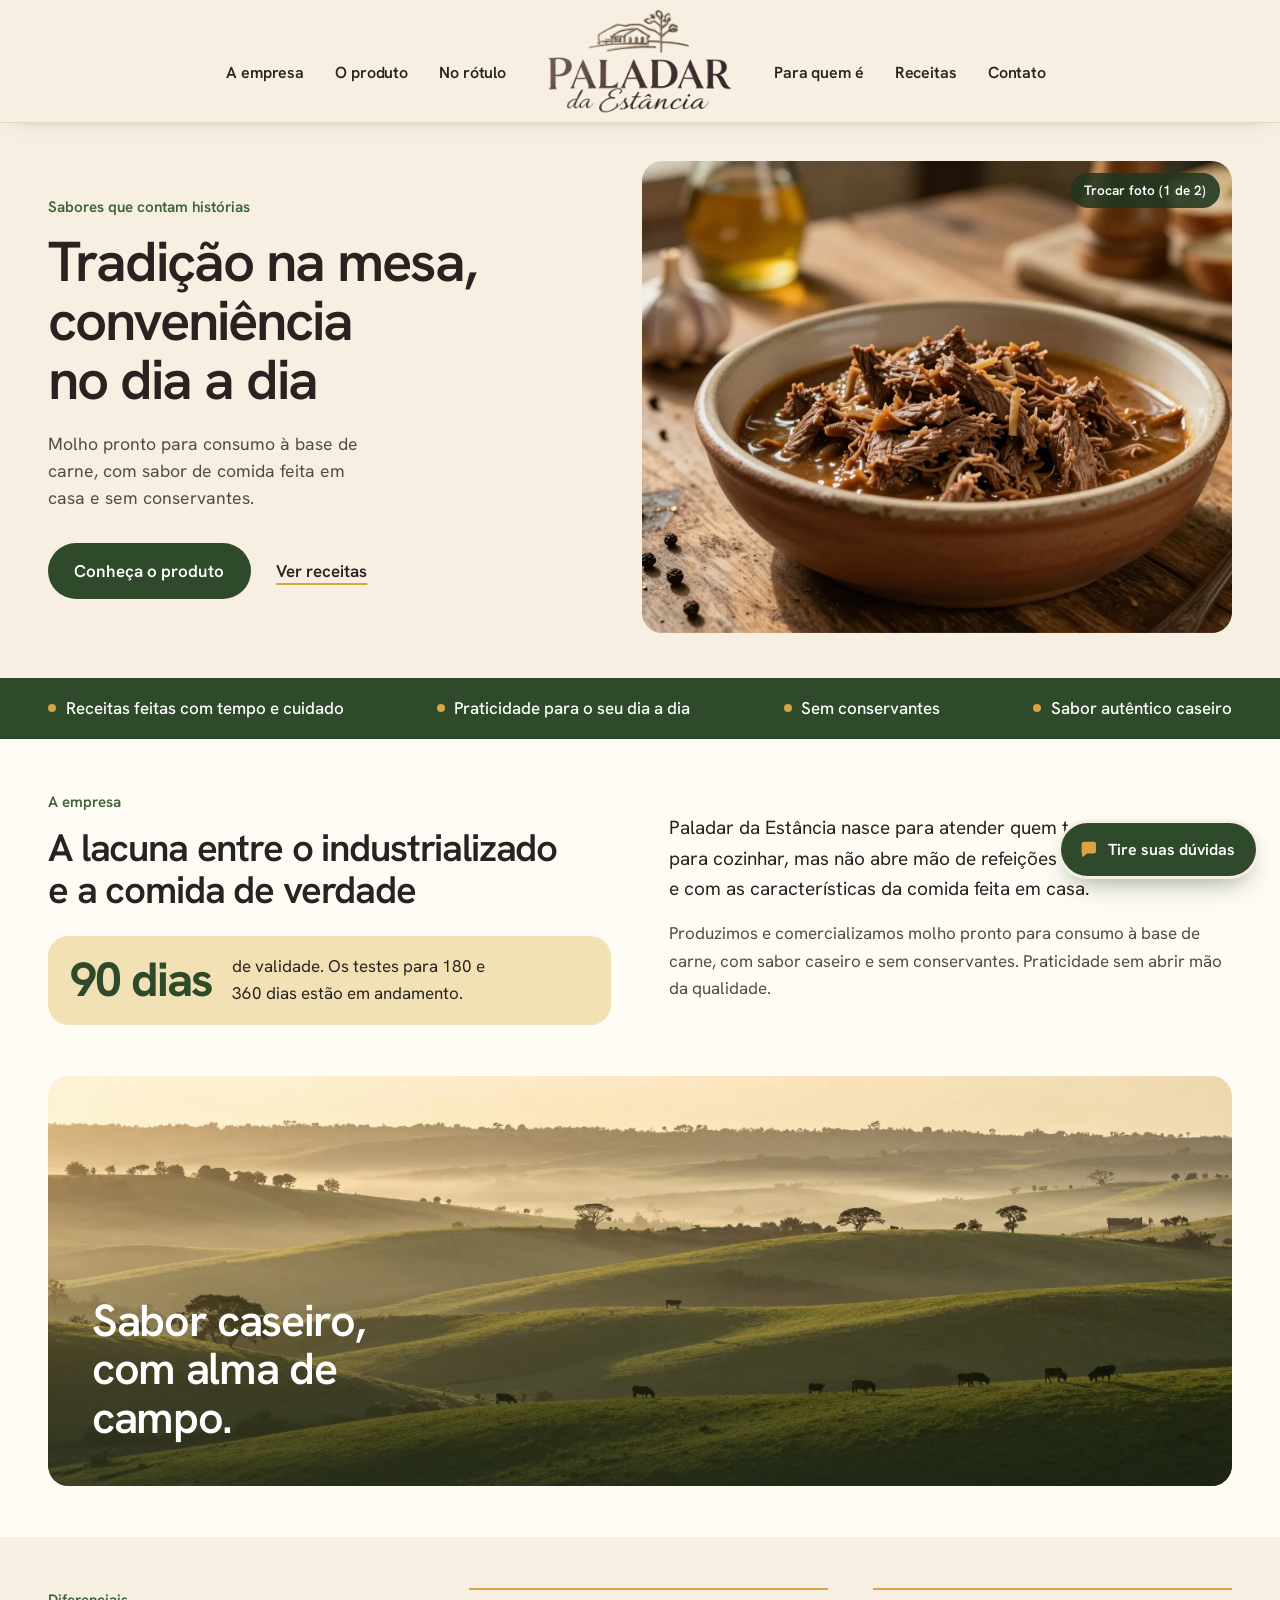
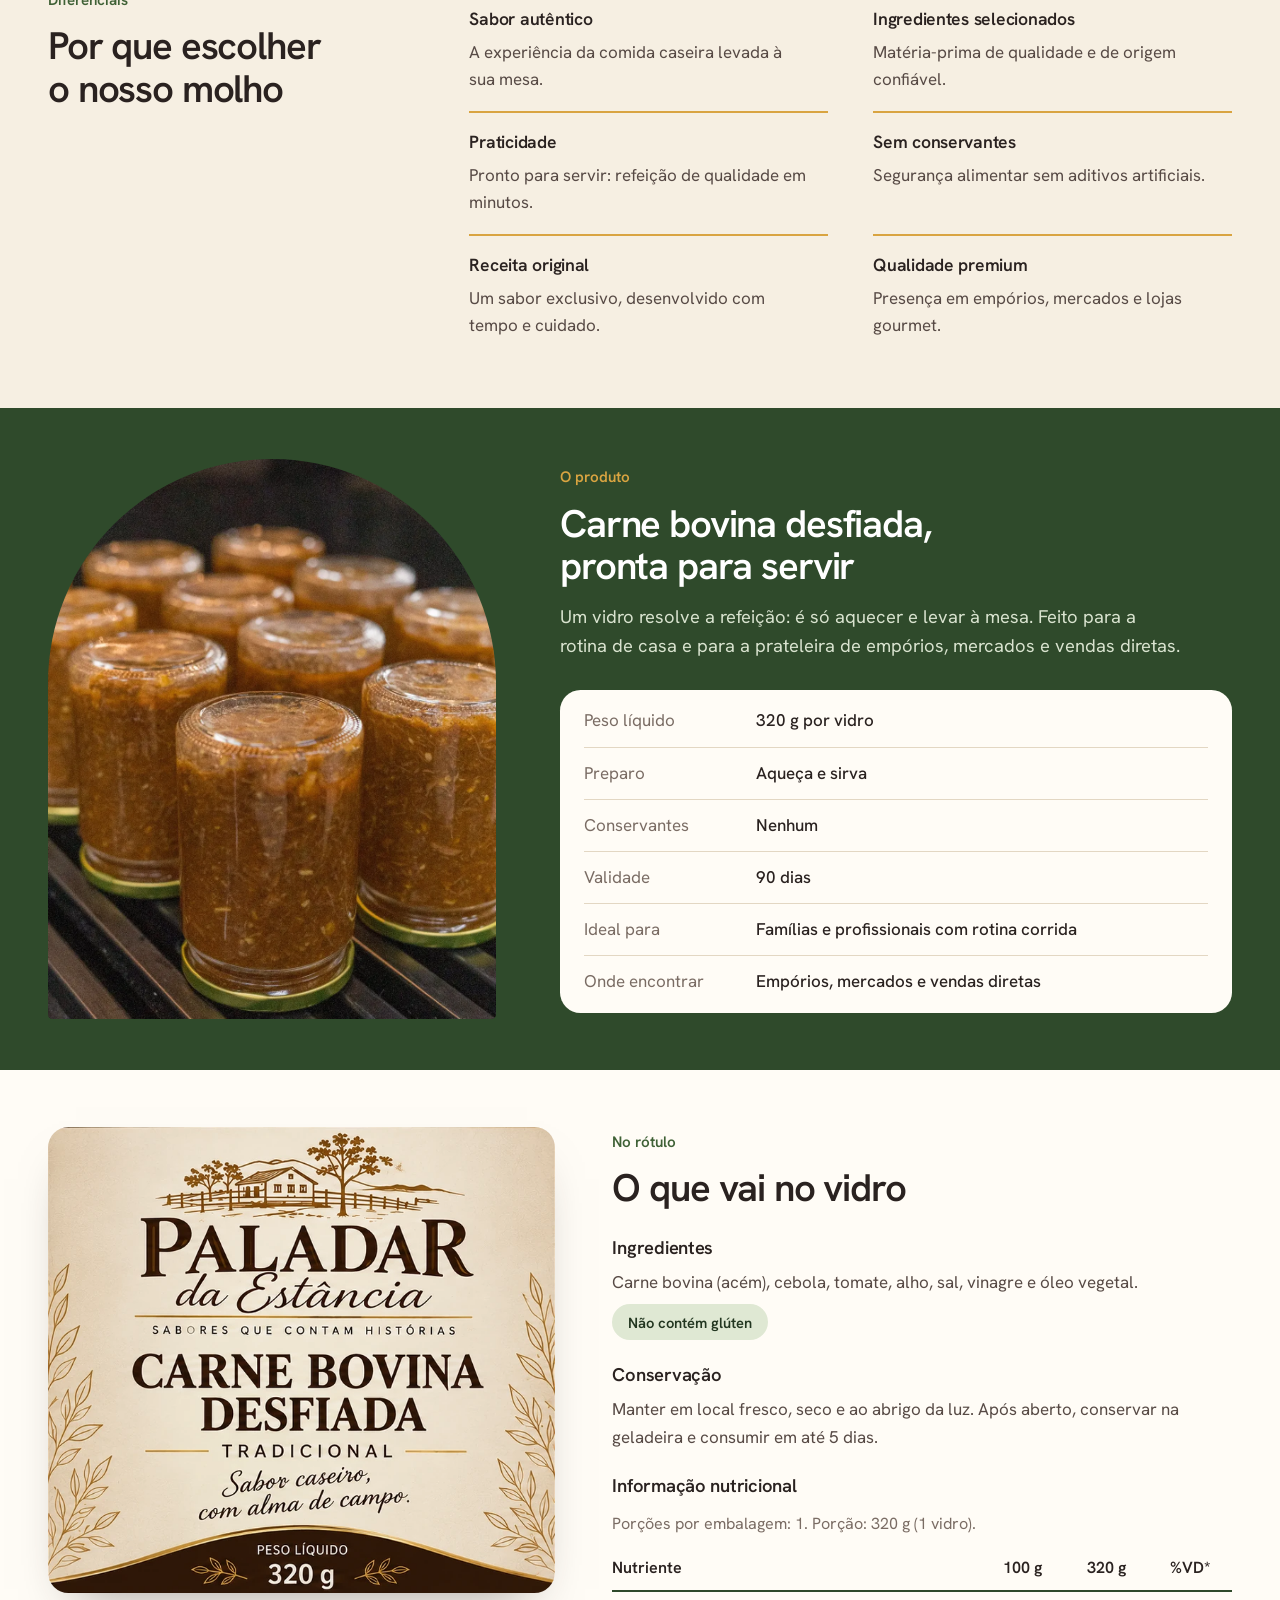
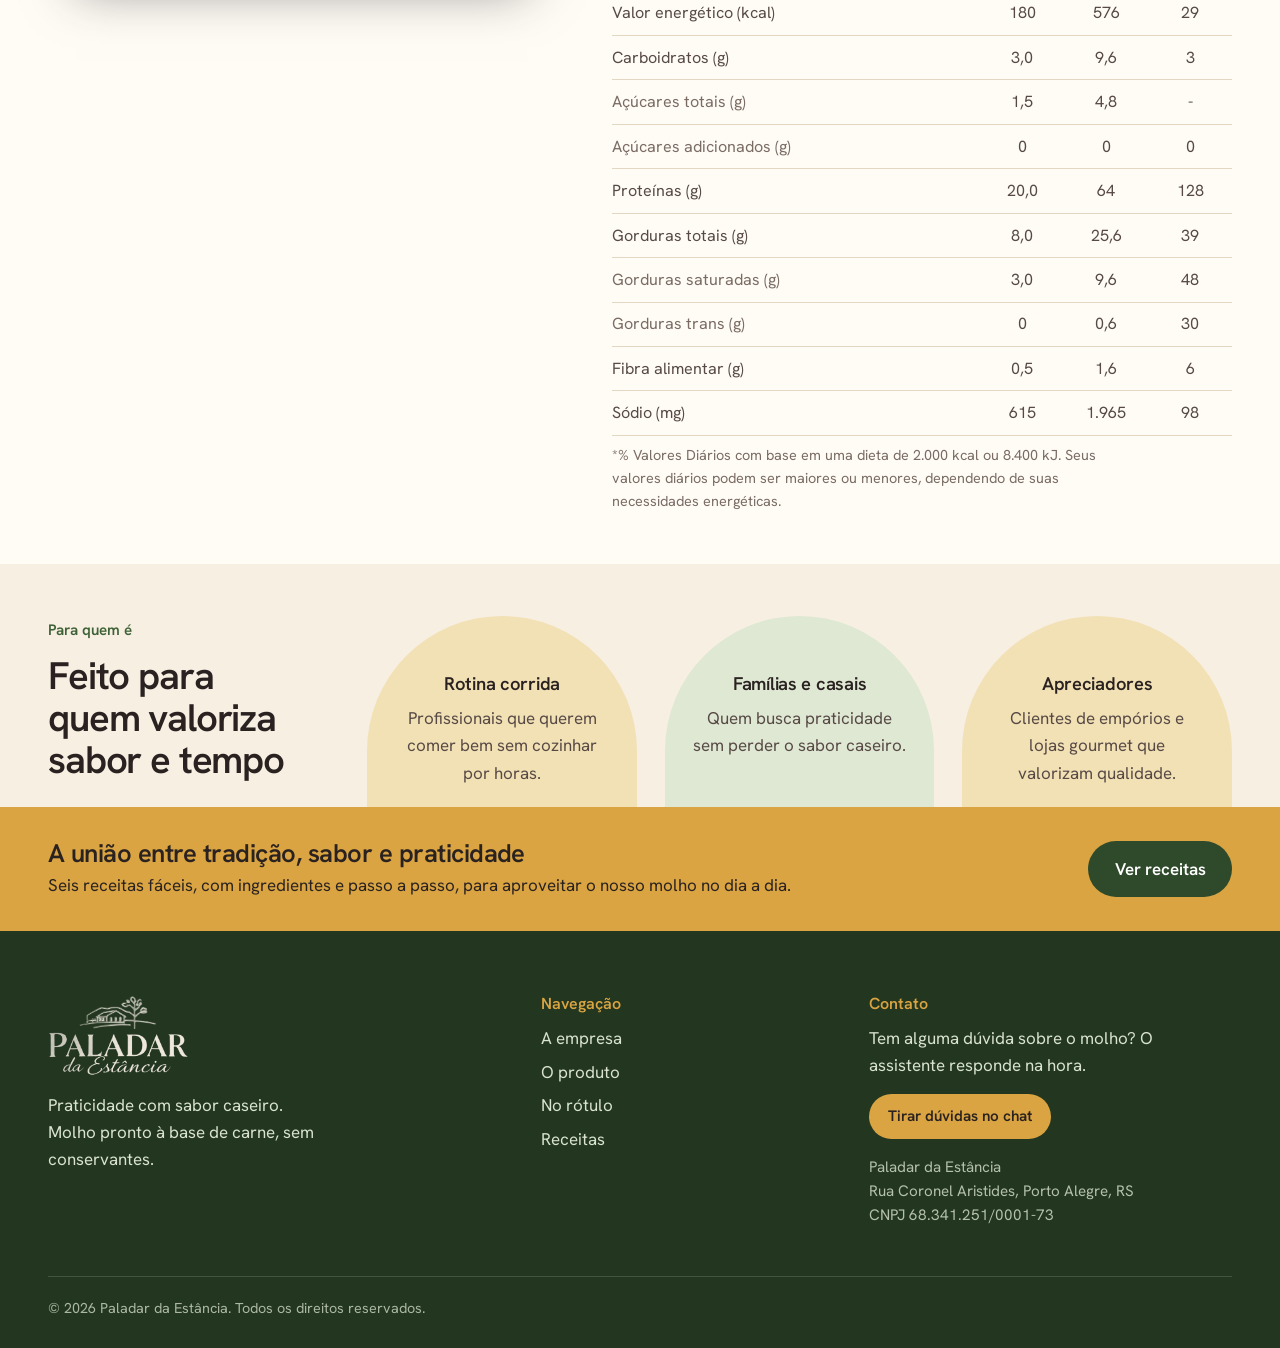
==== index.html @ 9e746448 "Nova foto do vidro com rótulo Co-Authored-By: Claude Opus 5.5 <noreply@anthropic.com> Claude-Session" ====
<!doctype html>
<html lang="pt-BR">
<head>
  <meta charset="utf-8">
  <meta name="viewport" content="width=device-width, initial-scale=1">
  <title>Paladar da Estância | Carne bovina desfiada pronta para servir</title>
  <meta name="description" content="Molho pronto para consumo à base de carne, com sabor de comida feita em casa e sem conservantes. Vidro de 320 g: é só aquecer e servir.">
  <link rel="canonical" href="https://paladardaestancia.com/">
  <meta property="og:type" content="website">
  <meta property="og:locale" content="pt_BR">
  <meta property="og:site_name" content="Paladar da Estância">
  <meta property="og:title" content="Paladar da Estância | Carne bovina desfiada pronta para servir">
  <meta property="og:description" content="Molho pronto à base de carne, com sabor caseiro e sem conservantes.">
  <meta property="og:url" content="https://paladardaestancia.com/">
  <meta property="og:image" content="https://paladardaestancia.com/assets/og.jpg">
  <meta name="theme-color" content="#f6efe2">
  <link rel="icon" type="image/png" href="assets/favicon.png">
  <link rel="apple-touch-icon" href="assets/apple-touch-icon.png">
  <link rel="preload" href="assets/fonts/hanken-grotesk.woff2" as="font" type="font/woff2" crossorigin>
  <link rel="stylesheet" href="css/style.css">
  <link rel="stylesheet" href="css/chat.css">
</head>
<body>
  <a class="pular" href="#conteudo">Ir para o conteúdo</a>

  <header class="topo">
    <div class="miolo topo__linha">
      <a class="topo__marca topo__marca--celular" href="index.html" aria-label="Paladar da Estância, página inicial">
        <picture>
          <source srcset="assets/logo-marca.webp" type="image/webp">
          <img src="assets/logo-marca.png" alt="Paladar da Estância" width="900" height="513">
        </picture>
      </a>
      <nav class="topo__nav" aria-label="Principal">
        <button class="menu__botao" type="button" aria-expanded="false" aria-controls="menu">Menu</button>
        <div class="menu" id="menu">
          <ul class="menu__lado">
            <li><a href="#empresa">A empresa</a></li>
            <li><a href="#produto">O produto</a></li>
            <li><a href="#rotulo">No rótulo</a></li>
          </ul>
          <a class="topo__marca menu__marca" href="index.html" aria-label="Paladar da Estância, página inicial">
            <picture>
              <source srcset="assets/logo-marca.webp" type="image/webp">
              <img src="assets/logo-marca.png" alt="Paladar da Estância" width="900" height="513">
            </picture>
          </a>
          <ul class="menu__lado">
            <li><a href="#para-quem">Para quem é</a></li>
            <li><a href="receitas.html">Receitas</a></li>
            <li><a href="#contato">Contato</a></li>
          </ul>
        </div>
      </nav>
    </div>
  </header>

  <main id="conteudo">
    <section class="abertura">
      <div class="miolo">
        <div class="abertura__grade">
          <div>
            <p class="lema">Sabores que contam histórias</p>
            <h1>Tradição na mesa, conveniência no dia a dia</h1>
            <p class="abertura__apoio">Molho pronto para consumo à base de carne, com sabor de comida feita em casa e sem conservantes.</p>
            <div class="acoes">
              <a class="botao" href="#produto">Conheça o produto</a>
              <a class="elo" href="receitas.html">Ver receitas</a>
            </div>
          </div>
          <button class="abertura__foto" type="button" data-trocar-foto aria-label="Trocar a foto de destaque">
            <img class="ativa" src="assets/fotos/carne-desfiada.webp" alt="Tigela de carne bovina desfiada ao molho sobre mesa de madeira" width="1216" height="896" fetchpriority="high">
            <img class="foto--produto" src="assets/fotos/pote-rotulo.webp" alt="Vidro de 320 g da Carne Bovina Desfiada Paladar da Estância com o rótulo, sobre mesa de madeira" width="1600" height="1067">
            <span class="abertura__troca" aria-live="polite">Trocar foto (1 de 2)</span>
          </button>
        </div>
      </div>
    </section>

    <div class="faixa">
      <ul class="miolo selos" aria-label="Destaques">
        <li>Receitas feitas com tempo e cuidado</li>
        <li>Praticidade para o seu dia a dia</li>
        <li>Sem conservantes</li>
        <li>Sabor autêntico caseiro</li>
      </ul>
    </div>

    <section class="bloco bloco--branco" id="empresa">
      <div class="miolo empresa__grade">
        <div>
          <p class="lema">A empresa</p>
          <h2>A lacuna entre o industrializado e a comida de verdade</h2>
          <p class="validade">
            <strong>90 dias</strong>
            <span>de validade. Os testes para 180 e 360 dias estão em andamento.</span>
          </p>
        </div>
        <div class="empresa__texto">
          <p>Paladar da Estância nasce para atender quem tem pouco tempo para cozinhar, mas não abre mão de refeições saborosas, seguras e com as características da comida feita em casa.</p>
          <p>Produzimos e comercializamos molho pronto para consumo à base de carne, com sabor caseiro e sem conservantes. Praticidade sem abrir mão da qualidade.</p>
        </div>
      </div>
    </section>

    <div class="campo bloco--branco">
      <div class="miolo">
        <figure>
          <img src="assets/fotos/campos.webp" alt="Campos ondulados com gado ao amanhecer" width="1472" height="640" loading="lazy">
          <figcaption>Sabor caseiro, com alma de campo.</figcaption>
        </figure>
      </div>
    </div>

    <section class="bloco" id="diferenciais">
      <div class="miolo lado">
        <div class="cabeca">
          <p class="lema">Diferenciais</p>
          <h2>Por que escolher o nosso molho</h2>
        </div>
        <dl class="diferenciais">
          <div>
            <dt>Sabor autêntico</dt>
            <dd>A experiência da comida caseira levada à sua mesa.</dd>
          </div>
          <div>
            <dt>Ingredientes selecionados</dt>
            <dd>Matéria-prima de qualidade e de origem confiável.</dd>
          </div>
          <div>
            <dt>Praticidade</dt>
            <dd>Pronto para servir: refeição de qualidade em minutos.</dd>
          </div>
          <div>
            <dt>Sem conservantes</dt>
            <dd>Segurança alimentar sem aditivos artificiais.</dd>
          </div>
          <div>
            <dt>Receita original</dt>
            <dd>Um sabor exclusivo, desenvolvido com tempo e cuidado.</dd>
          </div>
          <div>
            <dt>Qualidade premium</dt>
            <dd>Presença em empórios, mercados e lojas gourmet.</dd>
          </div>
        </dl>
      </div>
    </section>

    <section class="bloco bloco--verde" id="produto">
      <div class="miolo produto__grade">
        <div class="arco produto__foto">
          <img src="assets/fotos/potes.webp" alt="Potes de vidro com carne bovina desfiada recém-envasada" width="1000" height="1500" loading="lazy">
        </div>
        <div class="produto__texto">
          <p class="lema">O produto</p>
          <h2>Carne bovina desfiada, pronta para servir</h2>
          <p>Um vidro resolve a refeição: é só aquecer e levar à mesa. Feito para a rotina de casa e para a prateleira de empórios, mercados e vendas diretas.</p>
          <dl class="ficha">
            <div><dt>Peso líquido</dt><dd>320 g por vidro</dd></div>
            <div><dt>Preparo</dt><dd>Aqueça e sirva</dd></div>
            <div><dt>Conservantes</dt><dd>Nenhum</dd></div>
            <div><dt>Validade</dt><dd>90 dias</dd></div>
            <div><dt>Ideal para</dt><dd>Famílias e profissionais com rotina corrida</dd></div>
            <div><dt>Onde encontrar</dt><dd>Empórios, mercados e vendas diretas</dd></div>
          </dl>
        </div>
      </div>
    </section>

    <section class="bloco bloco--branco" id="rotulo">
      <div class="miolo">
        <div class="rotulo__grade">
          <div class="rotulo__frente">
            <img src="assets/rotulo-frente.webp" alt="Frente do rótulo Paladar da Estância: carne bovina desfiada tradicional, peso líquido 320 g" width="716" height="658">
          </div>
          <div class="rotulo__dados">
            <div class="cabeca">
              <p class="lema">No rótulo</p>
              <h2>O que vai no vidro</h2>
            </div>

            <h3>Ingredientes</h3>
            <p>Carne bovina (acém), cebola, tomate, alho, sal, vinagre e óleo vegetal.</p>
            <p class="selo">Não contém glúten</p>

            <h3>Conservação</h3>
            <p>Manter em local fresco, seco e ao abrigo da luz. Após aberto, conservar na geladeira e consumir em até 5 dias.</p>

            <h3>Informação nutricional</h3>
            <table class="tabela">
              <colgroup><col><col class="num"><col class="num"><col class="num"></colgroup>
              <caption>Porções por embalagem: 1. Porção: 320 g (1 vidro).</caption>
              <thead>
                <tr><th scope="col">Nutriente</th><th scope="col">100 g</th><th scope="col">320 g</th><th scope="col">%VD*</th></tr>
              </thead>
              <tbody>
                <tr><th scope="row">Valor energético (kcal)</th><td>180</td><td>576</td><td>29</td></tr>
                <tr><th scope="row">Carboidratos (g)</th><td>3,0</td><td>9,6</td><td>3</td></tr>
                <tr class="sub"><th scope="row">Açúcares totais (g)</th><td>1,5</td><td>4,8</td><td>-</td></tr>
                <tr class="sub"><th scope="row">Açúcares adicionados (g)</th><td>0</td><td>0</td><td>0</td></tr>
                <tr><th scope="row">Proteínas (g)</th><td>20,0</td><td>64</td><td>128</td></tr>
                <tr><th scope="row">Gorduras totais (g)</th><td>8,0</td><td>25,6</td><td>39</td></tr>
                <tr class="sub"><th scope="row">Gorduras saturadas (g)</th><td>3,0</td><td>9,6</td><td>48</td></tr>
                <tr class="sub"><th scope="row">Gorduras trans (g)</th><td>0</td><td>0,6</td><td>30</td></tr>
                <tr><th scope="row">Fibra alimentar (g)</th><td>0,5</td><td>1,6</td><td>6</td></tr>
                <tr><th scope="row">Sódio (mg)</th><td>615</td><td>1.965</td><td>98</td></tr>
              </tbody>
            </table>
            <p class="nota">*% Valores Diários com base em uma dieta de 2.000 kcal ou 8.400 kJ. Seus valores diários podem ser maiores ou menores, dependendo de suas necessidades energéticas.</p>
          </div>
        </div>
      </div>
    </section>

    <section class="bloco" id="para-quem">
      <div class="miolo">
        <div class="para-quem__grade">
        <div class="cabeca">
          <p class="lema">Para quem é</p>
          <h2>Feito para quem valoriza sabor e tempo</h2>
        </div>
        <ul class="janelas">
          <li>
            <h3>Rotina corrida</h3>
            <p>Profissionais que querem comer bem sem cozinhar por horas.</p>
          </li>
          <li>
            <h3>Famílias e casais</h3>
            <p>Quem busca praticidade sem perder o sabor caseiro.</p>
          </li>
          <li>
            <h3>Apreciadores</h3>
            <p>Clientes de empórios e lojas gourmet que valorizam qualidade.</p>
          </li>
        </ul>
        </div>
      </div>
    </section>

    <section class="bloco--mostarda convite" id="receitas">
      <div class="miolo convite__linha">
        <div>
          <h2>A união entre tradição, sabor e praticidade</h2>
          <p>Seis receitas fáceis, com ingredientes e passo a passo, para aproveitar o nosso molho no dia a dia.</p>
        </div>
        <a class="botao" href="receitas.html">Ver receitas</a>
      </div>
    </section>
  </main>

  <footer class="rodape" id="contato">
    <div class="miolo">
      <div class="rodape__grade">
        <div class="rodape__marca">
          <picture>
            <source srcset="assets/logo-claro.webp" type="image/webp">
            <img src="assets/logo-claro.png" alt="Paladar da Estância" width="900" height="513">
          </picture>
          <p>Praticidade com sabor caseiro. Molho pronto à base de carne, sem conservantes.</p>
        </div>
        <div>
          <h2>Navegação</h2>
          <ul>
            <li><a href="#empresa">A empresa</a></li>
            <li><a href="#produto">O produto</a></li>
            <li><a href="#rotulo">No rótulo</a></li>
            <li><a href="receitas.html">Receitas</a></li>
          </ul>
        </div>
        <div>
          <h2>Contato</h2>
          <p class="rodape__chamada">Tem alguma dúvida sobre o molho? O assistente responde na hora.</p>
          <button class="rodape__chat" type="button" data-abrir-chat>Tirar dúvidas no chat</button>
          <div class="rodape__canais" data-contato-canais></div>
          <address>
            Paladar da Estância<br>
            Rua Coronel Aristides, Porto Alegre, RS<br>
            CNPJ 68.341.251/0001-73
          </address>
        </div>
      </div>
      <p class="rodape__fim">© 2026 Paladar da Estância. Todos os direitos reservados.</p>
    </div>
  </footer>

  <script src="js/main.js" defer></script>
  <script src="js/chat-respostas.js" defer></script>
  <script src="js/chat.js" defer></script>
</body>
</html>
---- css/style.css ----
/* Paladar da Estância
   Creme de base, verde-escuro de campo e mostarda do rótulo.
   Os arcos repetem as janelas da casa da logo. */

@font-face {
  font-family: "Hanken Grotesk";
  src: url("../assets/fonts/hanken-grotesk.woff2") format("woff2");
  font-weight: 100 900;
  font-style: normal;
  font-display: swap;
}

:root {
  --creme: #f6efe2;
  --branco: #fffcf6;
  --linha: #e3d7c3;
  --tinta: #2a2220;
  --texto: #574a45;
  --suave: #7a6c64;
  --verde: #2f4a2b;
  --verde-medio: #3f6136;
  --verde-escuro: #223620;
  --verde-claro: #dfe8d3;
  --verde-texto: #d9e3cf;
  --mostarda: #d9a441;
  --mostarda-escuro: #b8862a;
  --mostarda-claro: #f3e1b6;

  --fonte: "Hanken Grotesk", "Segoe UI", system-ui, -apple-system, sans-serif;

  --largura: 74rem;
  --margem: clamp(1.25rem, 4.5vw, 3rem);
  --respiro: clamp(2.5rem, 4vw, 3.75rem);

  /* Logo do topo, sempre do mesmo tamanho.
     A imagem tem proporção 900 x 513, por isso a altura é a largura x 0,57. */
  --logo: clamp(9.5rem, 14.5vw, 12.5rem);
  --topo-alto: calc(var(--logo) * .57 + 1rem + 1px);
  --raio: clamp(.9rem, 1.6vw, 1.4rem);
}

*,
*::before,
*::after { box-sizing: border-box; }

html { scroll-behavior: smooth; -webkit-text-size-adjust: 100%; }
@media (prefers-reduced-motion: reduce) { html { scroll-behavior: auto; } }

body {
  margin: 0;
  background: var(--creme);
  color: var(--texto);
  font-family: var(--fonte);
  font-size: clamp(1.0625rem, 1.05vw, 1.15rem);
  line-height: 1.6;
  -webkit-font-smoothing: antialiased;
  padding-top: var(--topo-alto);
}

img { display: block; max-width: 100%; height: auto; }

h1, h2, h3 { color: var(--tinta); margin: 0; font-weight: 600; text-wrap: balance; }
h1 { font-size: clamp(2.4rem, 4.4vw, 3.9rem); line-height: 1.05; letter-spacing: -0.035em; }
h2 { font-size: clamp(1.85rem, 3vw, 2.6rem); line-height: 1.1; letter-spacing: -0.03em; }
h3 { font-size: clamp(1.15rem, 1.35vw, 1.3rem); line-height: 1.3; letter-spacing: -0.015em; }
p { margin: 0; max-width: 62ch; }

a { color: inherit; }
:focus-visible { outline: 2px solid var(--verde-medio); outline-offset: 3px; border-radius: 4px; }

section[id], footer[id] { scroll-margin-top: calc(var(--topo-alto) + .75rem); }

.miolo { width: min(100% - 2 * var(--margem), var(--largura)); margin-inline: auto; }

.pular {
  position: absolute; left: var(--margem); top: -5rem; z-index: 30;
  background: var(--verde); color: #fff; padding: .6rem 1rem; border-radius: 999px;
}
.pular:focus { top: .75rem; }

.lema { color: var(--verde-medio); font-weight: 600; font-size: .95rem; margin-bottom: .8rem; }

/* ---------- Topo ----------
   No computador a logo fica no centro, com 3 links de cada lado.
   O topo é fixo, tem sempre a mesma altura e o corpo reserva esse espaço.
   No celular a logo vai para a esquerda e o menu vira um botão. */
.topo {
  position: fixed; top: 0; left: 0; right: 0; z-index: 20;
  background: var(--creme); border-bottom: 1px solid var(--linha);
  box-shadow: 0 6px 20px -16px rgba(42, 34, 32, .5);
}
.topo__linha { display: flex; align-items: center; justify-content: space-between; gap: 1.5rem; padding-block: .5rem; }
.topo__marca { display: block; }
.topo__marca img { width: var(--logo); }
.topo__marca--celular { display: none; }
.topo__nav { flex: 1; }

.menu { display: grid; grid-template-columns: 1fr auto 1fr; align-items: center; gap: clamp(1.5rem, 3.2vw, 3rem); }
/* Os links descem até a altura da palavra PALADAR (a casinha ocupa o alto da logo). */
.menu__lado {
  display: flex; align-items: center; gap: clamp(1.1rem, 2.4vw, 2.1rem); list-style: none; margin: 0; padding: 0;
  transform: translateY(calc(var(--logo) * .06));
}
.menu__lado:first-child { justify-content: flex-end; }
.menu__lado:last-child { justify-content: flex-start; }
.menu__lado a {
  position: relative; text-decoration: none; font-weight: 600; font-size: 1rem; letter-spacing: -.005em;
  color: var(--tinta); padding-block: .35rem; white-space: nowrap; transition: color .15s;
}
.menu__lado a::after {
  content: ""; position: absolute; left: 0; right: 0; bottom: -.05rem; height: 2px; border-radius: 2px;
  background: var(--mostarda); transform: scaleX(0); transform-origin: left; transition: transform .2s ease;
}
.menu__lado a:hover, .menu__lado a.ativo, .menu__lado a[aria-current="page"] { color: var(--verde-medio); }
.menu__lado a:hover::after, .menu__lado a.ativo::after, .menu__lado a[aria-current="page"]::after { transform: scaleX(1); }
@media (prefers-reduced-motion: reduce) {
  .menu__lado a::after { transition: none; }
}
.menu__botao {
  display: none; font: inherit; font-weight: 600; font-size: .95rem; color: var(--tinta);
  background: none; border: 1px solid var(--linha); border-radius: 999px; padding: .4rem 1.1rem; cursor: pointer;
}

@media (max-width: 56rem) {
  :root { --logo: clamp(7.5rem, 30vw, 8.75rem); }
  .topo__marca--celular { display: block; }
  .topo__nav { flex: none; }
  .menu__marca { display: none; }
  .menu__botao { display: inline-block; }
  .menu {
    display: none;
    position: absolute; left: 0; right: 0; top: 100%;
    background: var(--creme); border-bottom: 1px solid var(--linha); padding: .25rem var(--margem) 1rem;
  }
  .menu.aberto { display: block; }
  .menu__lado { display: block; transform: none; }
  .menu__lado a { display: block; padding-block: .8rem; border-bottom: 1px solid var(--linha); }
  .menu__lado a::after { display: none; }
}

/* ---------- Botões ---------- */
.acoes { display: flex; flex-wrap: wrap; align-items: center; gap: .9rem 1.6rem; margin-top: 2rem; }
.botao {
  display: inline-block; text-decoration: none; font-weight: 600;
  background: var(--verde); color: #fff; padding: .9rem 1.65rem; border-radius: 999px;
  transition: background-color .15s;
}
.botao:hover { background: var(--verde-medio); }
.elo { font-weight: 600; color: var(--tinta); text-decoration-color: var(--mostarda); text-decoration-thickness: 2px; text-underline-offset: .35em; }
.elo:hover { color: var(--verde-medio); }

/* ---------- Abertura ---------- */
.abertura { padding-block: clamp(1.25rem, 3vw, 2.5rem) clamp(2rem, 3.5vw, 3rem); }
.abertura__grade { display: grid; grid-template-columns: minmax(0, 1fr) minmax(0, 1.1fr); gap: clamp(2rem, 4.5vw, 4rem); align-items: center; }
.abertura__apoio { font-size: clamp(1.1rem, 1.35vw, 1.3rem); line-height: 1.55; margin-top: 1.25rem; max-width: 32ch; }
.abertura__foto {
  position: relative; display: block; width: 100%; padding: 0; border: 0; font: inherit; cursor: pointer;
  border-radius: var(--raio); overflow: hidden; aspect-ratio: 5 / 4; background: var(--linha);
}
.abertura__foto img { position: absolute; inset: 0; width: 100%; height: 100%; object-fit: cover; opacity: 0; transition: opacity .5s ease; }
.abertura__foto img.ativa { opacity: 1; }
.abertura__troca {
  position: absolute; right: .75rem; top: .75rem; z-index: 1;
  background: rgba(34, 54, 32, .88); color: #fff; font-size: .85rem; font-weight: 600;
  border-radius: 999px; padding: .4rem .85rem; pointer-events: none;
}
.abertura__foto:hover .abertura__troca { background: var(--verde-escuro); }
.abertura__foto:focus-visible { outline: 3px solid var(--mostarda); outline-offset: 3px; }
@media (prefers-reduced-motion: reduce) { .abertura__foto img { transition: none; } }

@media (prefers-reduced-motion: no-preference) {
  .abertura__foto img:first-child { animation: chegar 1.6s cubic-bezier(.2, .7, .2, 1) both; }
  @keyframes chegar { from { transform: scale(1.06); opacity: .5; } }
}

@media (max-width: 54rem) {
  .abertura__grade { grid-template-columns: 1fr; }
  .abertura__foto { order: -1; aspect-ratio: 4 / 3; }
}

/* Faixa verde com as promessas */
.faixa { background: var(--verde); color: #fff; }
.selos { list-style: none; margin: 0 auto; padding: 1.05rem 0; display: flex; flex-wrap: wrap; justify-content: space-between; gap: .6rem 1.5rem; }
.selos li { font-weight: 500; display: flex; align-items: center; gap: .6rem; }
.selos li::before { content: ""; width: .5rem; height: .5rem; border-radius: 50%; background: var(--mostarda); flex: none; }

/* ---------- Blocos ---------- */
.bloco { padding-block: var(--respiro); }
.bloco--branco { background: var(--branco); }
.bloco--verde { background: var(--verde); color: var(--verde-texto); }
.bloco--verde h2, .bloco--verde h3 { color: #fff; }
.bloco--verde .lema { color: var(--mostarda); }
.bloco--verde .botao { background: var(--mostarda); color: var(--tinta); }
.bloco--verde .botao:hover { background: var(--mostarda-claro); }
.bloco--mostarda { background: var(--mostarda); color: var(--tinta); }
.bloco--mostarda .lema { color: var(--verde-escuro); }

.cabeca { max-width: 38rem; }
.cabeca p:not(.lema) { margin-top: 1rem; font-size: 1.08em; }

/* Empresa */
.empresa__grade { display: grid; grid-template-columns: minmax(0, 1fr) minmax(0, 1fr); gap: clamp(1.75rem, 4.5vw, 4rem); align-items: center; }
.empresa__texto p + p { margin-top: 1rem; }
.empresa__texto p:first-child { font-size: 1.12em; color: var(--tinta); }
.validade {
  margin-top: 1.5rem; padding: 1.1rem 1.4rem; border-radius: var(--raio); background: var(--mostarda-claro);
  display: flex; align-items: center; gap: 1.25rem; max-width: none;
}
.validade strong { font-size: clamp(2.2rem, 4vw, 3rem); line-height: 1; letter-spacing: -0.04em; color: var(--verde); white-space: nowrap; font-weight: 700; }
.validade span { color: var(--tinta); max-width: 26ch; }

/* Foto do campo */
.campo { padding-bottom: var(--respiro); }
.campo figure { position: relative; margin: 0; border-radius: var(--raio); overflow: hidden; min-height: clamp(17rem, 32vw, 28rem); display: grid; align-items: end; }
.campo img { position: absolute; inset: 0; width: 100%; height: 100%; object-fit: cover; }
.campo figure::after { content: ""; position: absolute; inset: 0; background: linear-gradient(to top, rgba(26, 38, 22, .75), rgba(26, 38, 22, 0) 62%); }
.campo figcaption {
  position: relative; z-index: 1; color: #fff; font-weight: 600; letter-spacing: -0.03em;
  font-size: clamp(1.75rem, 3.5vw, 2.9rem); line-height: 1.08; max-width: 16ch;
  padding: clamp(1.4rem, 3.5vw, 2.75rem);
}

/* Diferenciais: título ao lado da grade */
.lado { display: grid; grid-template-columns: minmax(0, .75fr) minmax(0, 1.6fr); gap: clamp(2rem, 5vw, 4.5rem); align-items: start; }
.diferenciais { margin: 0; display: grid; grid-template-columns: repeat(2, minmax(0, 1fr)); gap: 0 clamp(1.5rem, 3.5vw, 3rem); }
.diferenciais div { padding: .95rem 0 1.1rem; border-top: 2px solid var(--mostarda); }
.diferenciais dt { font-weight: 600; font-size: clamp(1.1rem, 1.3vw, 1.25rem); color: var(--tinta); letter-spacing: -0.015em; }
.diferenciais dd { margin: .35rem 0 0; max-width: 34ch; }
.diferenciais--3 { grid-template-columns: repeat(3, minmax(0, 1fr)); margin-top: 2rem; }

/* ---------- Produto ---------- */
.produto__grade { display: grid; grid-template-columns: minmax(0, .8fr) minmax(0, 1.2fr); gap: clamp(2rem, 5vw, 4.5rem); align-items: center; }
.arco { border-radius: 999px 999px var(--raio) var(--raio); overflow: hidden; background: var(--verde-escuro); }
.arco img { width: 100%; height: 100%; object-fit: cover; }
.produto__foto { aspect-ratio: 4 / 5; }
.produto__texto > p:not(.lema) { margin-top: 1rem; font-size: 1.08em; }

.ficha { margin: 1.75rem 0 0; background: var(--branco); border-radius: var(--raio); padding: .35rem 1.5rem; }
.ficha div { display: grid; grid-template-columns: 9.5rem 1fr; gap: 1.25rem; padding-block: .75rem; border-bottom: 1px solid var(--linha); }
.ficha div:last-child { border-bottom: 0; }
.ficha dt { color: var(--suave); }
.ficha dd { margin: 0; color: var(--tinta); font-weight: 500; }

/* ---------- Rótulo ---------- */
.rotulo__grade { display: grid; grid-template-columns: minmax(0, .9fr) minmax(0, 1.1fr); gap: clamp(1.75rem, 4.5vw, 4rem); align-items: start; }
.rotulo__dados .cabeca { margin-bottom: 1.75rem; }
.rotulo__frente { border-radius: var(--raio); overflow: hidden; box-shadow: 0 1.5rem 3rem -1.75rem rgba(42, 34, 32, .5); position: sticky; top: calc(var(--topo-alto) + 1.25rem); margin-top: .35rem; }
.rotulo__frente img { width: 100%; }
.rotulo__dados h3 { margin-top: 1.5rem; }
.rotulo__dados h3:first-child, .rotulo__dados .cabeca + h3 { margin-top: 0; }
.rotulo__dados p { margin-top: .5rem; }
.selo { display: inline-block; margin-top: .85rem; font-weight: 600; font-size: .92rem; color: var(--verde-escuro); background: var(--verde-claro); border-radius: 999px; padding: .4rem 1rem; }

.tabela { width: 100%; border-collapse: collapse; margin-top: .75rem; font-size: .95em; font-variant-numeric: tabular-nums; }
.tabela col.num { width: 5.25rem; }
.tabela caption { text-align: left; padding-bottom: .6rem; color: var(--suave); }
.tabela th, .tabela td { padding: .55rem 0 .55rem .5rem; border-bottom: 1px solid var(--linha); text-align: right; white-space: nowrap; }
.tabela tbody th { white-space: normal; }
.tabela th:not(:first-child), .tabela td { text-align: center; padding-inline: .25rem; }
.tabela thead th:first-child, .tabela tbody th { text-align: left; padding-left: 0; }
.tabela th:first-child, .tabela td:first-child { text-align: left; padding-left: 0; }
.tabela thead th { font-weight: 600; color: var(--tinta); border-bottom: 2px solid var(--verde); }
.tabela tbody th { font-weight: 400; color: var(--texto); }
.tabela .sub th { color: var(--suave); }
.nota { font-size: .85em; margin-top: .85rem; color: var(--suave); }

/* ---------- Para quem é ---------- */
#para-quem { padding-bottom: 0; }
.para-quem__grade { display: grid; grid-template-columns: minmax(0, .62fr) minmax(0, 2fr); gap: clamp(1.5rem, 4vw, 3.5rem); align-items: center; }
.para-quem__grade .cabeca { padding-bottom: clamp(1rem, 2vw, 1.5rem); }
.janelas { list-style: none; margin: 0; padding: 0; display: grid; grid-template-columns: repeat(3, minmax(0, 1fr)); gap: clamp(1rem, 2.2vw, 1.75rem); }
.janelas li {
  background: var(--mostarda-claro); border-radius: 999px 999px 0 0;
  padding: clamp(3rem, 4.5vw, 4rem) clamp(1.25rem, 2.2vw, 2rem) clamp(1rem, 1.6vw, 1.35rem); text-align: center;
}
.janelas li:nth-child(2) { background: var(--verde-claro); }
.janelas p { margin: .5rem auto 0; max-width: 24ch; }

/* ---------- Convite: faixa fina com texto e botão na mesma linha ---------- */
.convite__linha { display: flex; align-items: center; justify-content: space-between; gap: 1rem 2.5rem; padding-block: clamp(1.4rem, 2.6vw, 2rem); }
.convite h2 { font-size: clamp(1.3rem, 2vw, 1.7rem); letter-spacing: -0.02em; }
.convite p { margin-top: .3rem; color: var(--tinta); max-width: none; }
.convite .botao { flex: none; }
@media (max-width: 40rem) {
  .convite__linha { flex-direction: column; align-items: flex-start; }
}

/* ---------- Página de receitas ---------- */
.pagina__grade { display: grid; grid-template-columns: minmax(0, 1.1fr) minmax(0, .9fr); gap: clamp(2rem, 5vw, 4.5rem); align-items: center; }
.pagina__intro { font-size: clamp(1.1rem, 1.35vw, 1.3rem); line-height: 1.55; margin-top: 1.25rem; max-width: 36ch; }
.pagina__foto { aspect-ratio: 4 / 5; max-height: 30rem; width: 100%; }
.indice { display: flex; flex-wrap: wrap; gap: .5rem; margin-top: 1.75rem; max-width: 34rem; }
.indice a {
  text-decoration: none; font-weight: 600; font-size: .95rem; color: var(--verde-escuro);
  background: var(--verde-claro); border-radius: 999px; padding: .5rem 1rem;
}
.indice a:hover { background: var(--mostarda-claro); }

.receita { scroll-margin-top: var(--topo-alto); }
.receita__topo { max-width: 46rem; }
.receita__topo > p { margin-top: .75rem; font-size: 1.08em; }
.receita__info { display: flex; flex-wrap: wrap; gap: .5rem 2rem; margin: 1.25rem 0 0; }
.receita__info div { display: flex; gap: .4rem; align-items: baseline; }
.receita__info dt { color: var(--suave); font-size: .95rem; }
.receita__info dd { margin: 0; font-weight: 600; color: var(--tinta); }
.receita__corpo {
  display: grid; grid-template-columns: minmax(0, .85fr) minmax(0, 1.5fr);
  gap: clamp(1.5rem, 4vw, 3.5rem); align-items: start; margin-top: clamp(1.5rem, 3vw, 2.25rem);
}
.receita h3 { font-size: 1.15rem; letter-spacing: -0.01em; }
.receita__ingredientes { background: var(--mostarda-claro); border-radius: var(--raio); padding: clamp(1.25rem, 2.4vw, 1.75rem); color: var(--tinta); }
.bloco--branco .receita__ingredientes, .receita.bloco--branco .receita__ingredientes { background: var(--verde-claro); }
.receita__ingredientes h3 + ul { margin-top: .65rem; }
.receita__ingredientes ul + h3 { margin-top: 1.4rem; }
.receita__ingredientes ul { margin: 0; padding-left: 1.15rem; }
.receita__ingredientes li + li { margin-top: .4rem; }
.receita__preparo ol { list-style: none; counter-reset: passo; margin: .9rem 0 0; padding: 0; }
.receita__preparo li { counter-increment: passo; position: relative; padding-left: 2.9rem; min-height: 2rem; }
.receita__preparo li + li { margin-top: 1rem; }
.receita__preparo li::before {
  content: counter(passo); position: absolute; left: 0; top: -.1rem;
  width: 2rem; height: 2rem; border-radius: 50%; display: grid; place-items: center;
  background: var(--verde); color: #fff; font-weight: 700; font-size: .95rem;
}
.receita__dica { margin-top: 1.5rem; padding-top: 1rem; border-top: 1px solid var(--linha); max-width: none; }
.receita__dica strong { color: var(--verde-medio); }
.subir {
  display: inline-flex; align-items: center; gap: .45rem; margin-top: 1.25rem;
  font-weight: 600; font-size: .95rem; color: var(--verde-escuro); text-decoration: none;
  border: 1.5px solid var(--verde); border-radius: 999px; padding: .5rem 1.1rem .5rem .9rem;
}
.subir:hover { background: var(--verde); color: #fff; }
@media (max-width: 54rem) {
  .receita__corpo { grid-template-columns: 1fr; }
}

/* ---------- Rodapé ---------- */
.rodape { background: var(--verde-escuro); color: var(--verde-texto); padding-block: clamp(2.75rem, 5vw, 4rem) 1.75rem; }
.rodape__grade { display: grid; grid-template-columns: 1.3fr .8fr 1.1fr; gap: clamp(2rem, 5vw, 4.5rem); }
.rodape__marca img { width: clamp(8.5rem, 11vw, 10.5rem); }
.rodape__marca p { margin-top: 1rem; max-width: 28ch; }
.rodape h2 { font-size: 1rem; letter-spacing: 0; color: var(--mostarda); }
.rodape ul { list-style: none; margin: .75rem 0 0; padding: 0; }
.rodape li + li { margin-top: .4rem; }
.rodape a { text-decoration: none; }
.rodape a:hover { color: #fff; text-decoration: underline; text-underline-offset: .3em; }
.rodape :focus-visible { outline-color: var(--mostarda); }
.rodape address { font-style: normal; margin-top: 1rem; font-size: .95rem; color: rgba(217, 227, 207, .8); }
.rodape__chamada { margin-top: .75rem; max-width: 30ch; }
.rodape__chat {
  margin-top: .9rem; font: inherit; font-weight: 600; font-size: .95rem; cursor: pointer;
  background: var(--mostarda); color: var(--tinta); border: 0; border-radius: 999px; padding: .65rem 1.2rem;
}
.rodape__chat:hover { background: var(--mostarda-claro); }
.rodape__canais:not(:empty) { display: flex; flex-wrap: wrap; gap: .5rem; margin-top: .75rem; }
.rodape__canais a { display: inline-block; text-decoration: none; border: 1px solid rgba(217, 227, 207, .4); border-radius: 999px; padding: .5rem 1rem; font-weight: 500; }
.rodape__canais a:hover { border-color: var(--mostarda); color: #fff; text-decoration: none; }
.rodape__fim { margin-top: clamp(2rem, 4vw, 3rem); padding-top: 1.25rem; border-top: 1px solid rgba(255, 255, 255, .15); font-size: .9rem; color: rgba(217, 227, 207, .75); max-width: none; }

@media (max-width: 58rem) {
  .lado { grid-template-columns: 1fr; gap: 1.5rem; }
}
@media (max-width: 54rem) {
  .empresa__grade, .produto__grade, .rotulo__grade, .pagina__grade { grid-template-columns: 1fr; }
  .produto__foto, .pagina__foto { max-width: 22rem; width: 100%; margin-inline: auto; }
  .rotulo__frente { position: static; max-width: 28rem; margin-top: 0; }
  .para-quem__grade { grid-template-columns: 1fr; gap: 1.5rem; }
  .para-quem__grade .cabeca { padding-bottom: 0; }
  .janelas { grid-template-columns: 1fr; max-width: 24rem; margin-inline: auto; width: 100%; }
  .janelas li:not(:last-child) { border-radius: 999px 999px var(--raio) var(--raio); }
  .diferenciais--3 { grid-template-columns: repeat(2, minmax(0, 1fr)); }
  .rodape__grade { grid-template-columns: 1fr 1fr; }
  .rodape__marca { grid-column: 1 / -1; }
  .selos { justify-content: flex-start; }
}
@media (max-width: 36rem) {
  .diferenciais, .diferenciais--3 { grid-template-columns: 1fr; }
  .selos { display: grid; grid-template-columns: 1fr 1fr; font-size: .92rem; }
  .ficha { padding-inline: 1.15rem; }
  .ficha div { grid-template-columns: 1fr; gap: .1rem; }
  .validade { flex-direction: column; align-items: flex-start; gap: .4rem; }
  .rodape__grade { grid-template-columns: 1fr; }
  .tabela th, .tabela td { padding-inline: .3rem; }
}
---- css/chat.css ----
/* Chat de dúvidas da Paladar da Estância (usa as cores de css/style.css) */

.pchat-oculto {
  position: absolute; width: 1px; height: 1px; padding: 0; margin: -1px;
  overflow: hidden; clip: rect(0 0 0 0); white-space: nowrap; border: 0;
}

/* Botão flutuante */
.pchat-botao {
  position: fixed; right: clamp(.9rem, 2vw, 1.5rem); bottom: clamp(.9rem, 2vw, 1.5rem); z-index: 40;
  display: inline-flex; align-items: center; gap: .55rem;
  font: inherit; font-weight: 600; font-size: 1rem; color: #fff;
  background: var(--verde); border: 0; border-radius: 999px; padding: .85rem 1.3rem .85rem 1.05rem; cursor: pointer;
  box-shadow: 0 0 0 3px var(--creme), 0 .75rem 1.75rem -.6rem rgba(34, 54, 32, .55);
  transition: background-color .15s, transform .15s;
}
.pchat-botao svg { width: 1.35rem; height: 1.35rem; color: var(--mostarda); }
.pchat-botao:hover { background: var(--verde-medio); }
.pchat-botao:focus-visible { outline: 3px solid var(--mostarda); outline-offset: 3px; }
@media (prefers-reduced-motion: no-preference) { .pchat-botao:hover { transform: translateY(-2px); } }

/* Painel */
.pchat-painel {
  position: fixed; z-index: 41;
  right: clamp(.9rem, 2vw, 1.5rem); bottom: calc(clamp(.9rem, 2vw, 1.5rem) + 4.25rem);
  width: min(24rem, calc(100vw - 2rem)); height: min(37rem, calc(100vh - 14rem));
  display: flex; flex-direction: column; overflow: hidden;
  background: var(--branco); border: 1px solid var(--linha); border-radius: 1.25rem;
  box-shadow: 0 1.5rem 3.5rem -1rem rgba(42, 34, 32, .4);
  font-size: .975rem; line-height: 1.5;
}
.pchat-painel[hidden] { display: none; }
@media (prefers-reduced-motion: no-preference) {
  .pchat-painel:not([hidden]) { animation: pchat-abrir .22s ease-out; }
  @keyframes pchat-abrir { from { opacity: 0; transform: translateY(.75rem); } }
}

.pchat-topo { display: flex; align-items: center; gap: .75rem; padding: .8rem .8rem .8rem 1rem; background: var(--verde); color: #fff; }
.pchat-avatar { width: 2.5rem; height: 2.5rem; border-radius: 50%; background: var(--creme); flex: none; }
.pchat-titulo { flex: 1; display: grid; line-height: 1.25; }
.pchat-titulo strong { font-size: 1.02rem; }
.pchat-titulo span { font-size: .85rem; color: var(--verde-texto); }
.pchat-fechar {
  width: 2.5rem; height: 2.5rem; display: grid; place-items: center; flex: none;
  background: transparent; border: 0; border-radius: 50%; color: #fff; cursor: pointer;
}
.pchat-fechar svg { width: 1.3rem; height: 1.3rem; }
.pchat-fechar:hover { background: rgba(255, 255, 255, .14); }
.pchat-fechar:focus-visible { outline: 2px solid var(--mostarda); outline-offset: 0; }

/* Conversa */
.pchat-mensagens { flex: 1; overflow-y: auto; overscroll-behavior: contain; padding: 1rem; display: flex; flex-direction: column; gap: .6rem; background: var(--creme); }
.pchat-msg { max-width: 88%; padding: .65rem .9rem; border-radius: 1rem; overflow-wrap: anywhere; }
.pchat-msg--bot { align-self: flex-start; background: var(--branco); color: var(--texto); border: 1px solid var(--linha); border-bottom-left-radius: .35rem; }
.pchat-msg--visitante { align-self: flex-end; background: var(--verde); color: #fff; border-bottom-right-radius: .35rem; }
.pchat-msg strong { color: var(--tinta); font-weight: 600; }
.pchat-msg a { color: var(--verde-medio); font-weight: 600; text-underline-offset: .2em; }
.pchat-msg ul { margin: .4rem 0; padding-left: 1.1rem; }
.pchat-msg li + li { margin-top: .2rem; }

.pchat-contatos { display: flex; flex-wrap: wrap; gap: .5rem; margin-top: .65rem; }
.pchat-msg a.pchat-contato { display: inline-block; text-decoration: none; background: var(--verde); color: #fff; padding: .45rem .9rem; border-radius: 999px; font-size: .9rem; }

.pchat-opcoes { display: flex; flex-wrap: wrap; gap: .45rem; margin-top: .15rem; }
.pchat-opcao {
  font: inherit; font-size: .92rem; font-weight: 500; text-align: left; cursor: pointer;
  color: var(--verde-escuro); background: var(--verde-claro); border: 1px solid transparent; border-radius: 999px; padding: .45rem .9rem;
}
.pchat-opcao:hover { border-color: var(--verde-medio); }
.pchat-opcao--secundaria { background: transparent; border-color: var(--linha); color: var(--texto); }
.pchat-opcao:focus-visible { outline: 2px solid var(--verde-medio); outline-offset: 2px; }

.pchat-digitando { display: inline-flex; gap: .3rem; padding: .8rem .95rem; }
.pchat-digitando span { width: .45rem; height: .45rem; border-radius: 50%; background: var(--suave); opacity: .5; }
@media (prefers-reduced-motion: no-preference) {
  .pchat-digitando span { animation: pchat-ponto 1s infinite ease-in-out; }
  .pchat-digitando span:nth-child(2) { animation-delay: .15s; }
  .pchat-digitando span:nth-child(3) { animation-delay: .3s; }
  @keyframes pchat-ponto { 50% { opacity: 1; transform: translateY(-3px); } }
}

/* Campo de texto */
.pchat-form { display: flex; gap: .5rem; padding: .7rem; border-top: 1px solid var(--linha); background: var(--branco); }
.pchat-form input {
  flex: 1; min-width: 0; font: inherit; font-size: 1rem; color: var(--tinta);
  background: var(--creme); border: 1px solid var(--linha); border-radius: 999px; padding: .65rem 1rem;
}
.pchat-form input::placeholder { color: var(--suave); }
.pchat-form input:focus { outline: 2px solid var(--verde-medio); outline-offset: 0; border-color: transparent; }
.pchat-form button {
  width: 2.75rem; height: 2.75rem; flex: none; display: grid; place-items: center; cursor: pointer;
  background: var(--verde); color: #fff; border: 0; border-radius: 50%;
}
.pchat-form button svg { width: 1.2rem; height: 1.2rem; }
.pchat-form button:hover { background: var(--verde-medio); }
.pchat-form button:focus-visible { outline: 2px solid var(--mostarda); outline-offset: 2px; }

/* Celular: o painel ocupa a tela e o botão some enquanto está aberto */
@media (max-width: 36rem) {
  .pchat-botao { width: 3.6rem; height: 3.6rem; padding: 0; justify-content: center; }
  .pchat-botao svg { width: 1.6rem; height: 1.6rem; }
  .pchat-botao span { position: absolute; width: 1px; height: 1px; overflow: hidden; clip: rect(0 0 0 0); white-space: nowrap; }
  .pchat-painel { left: .5rem; right: .5rem; bottom: .5rem; width: auto; height: min(85vh, calc(100vh - 1rem)); height: min(85dvh, calc(100dvh - 1rem)); }
  .pchat-aberto .pchat-botao { display: none; }
}
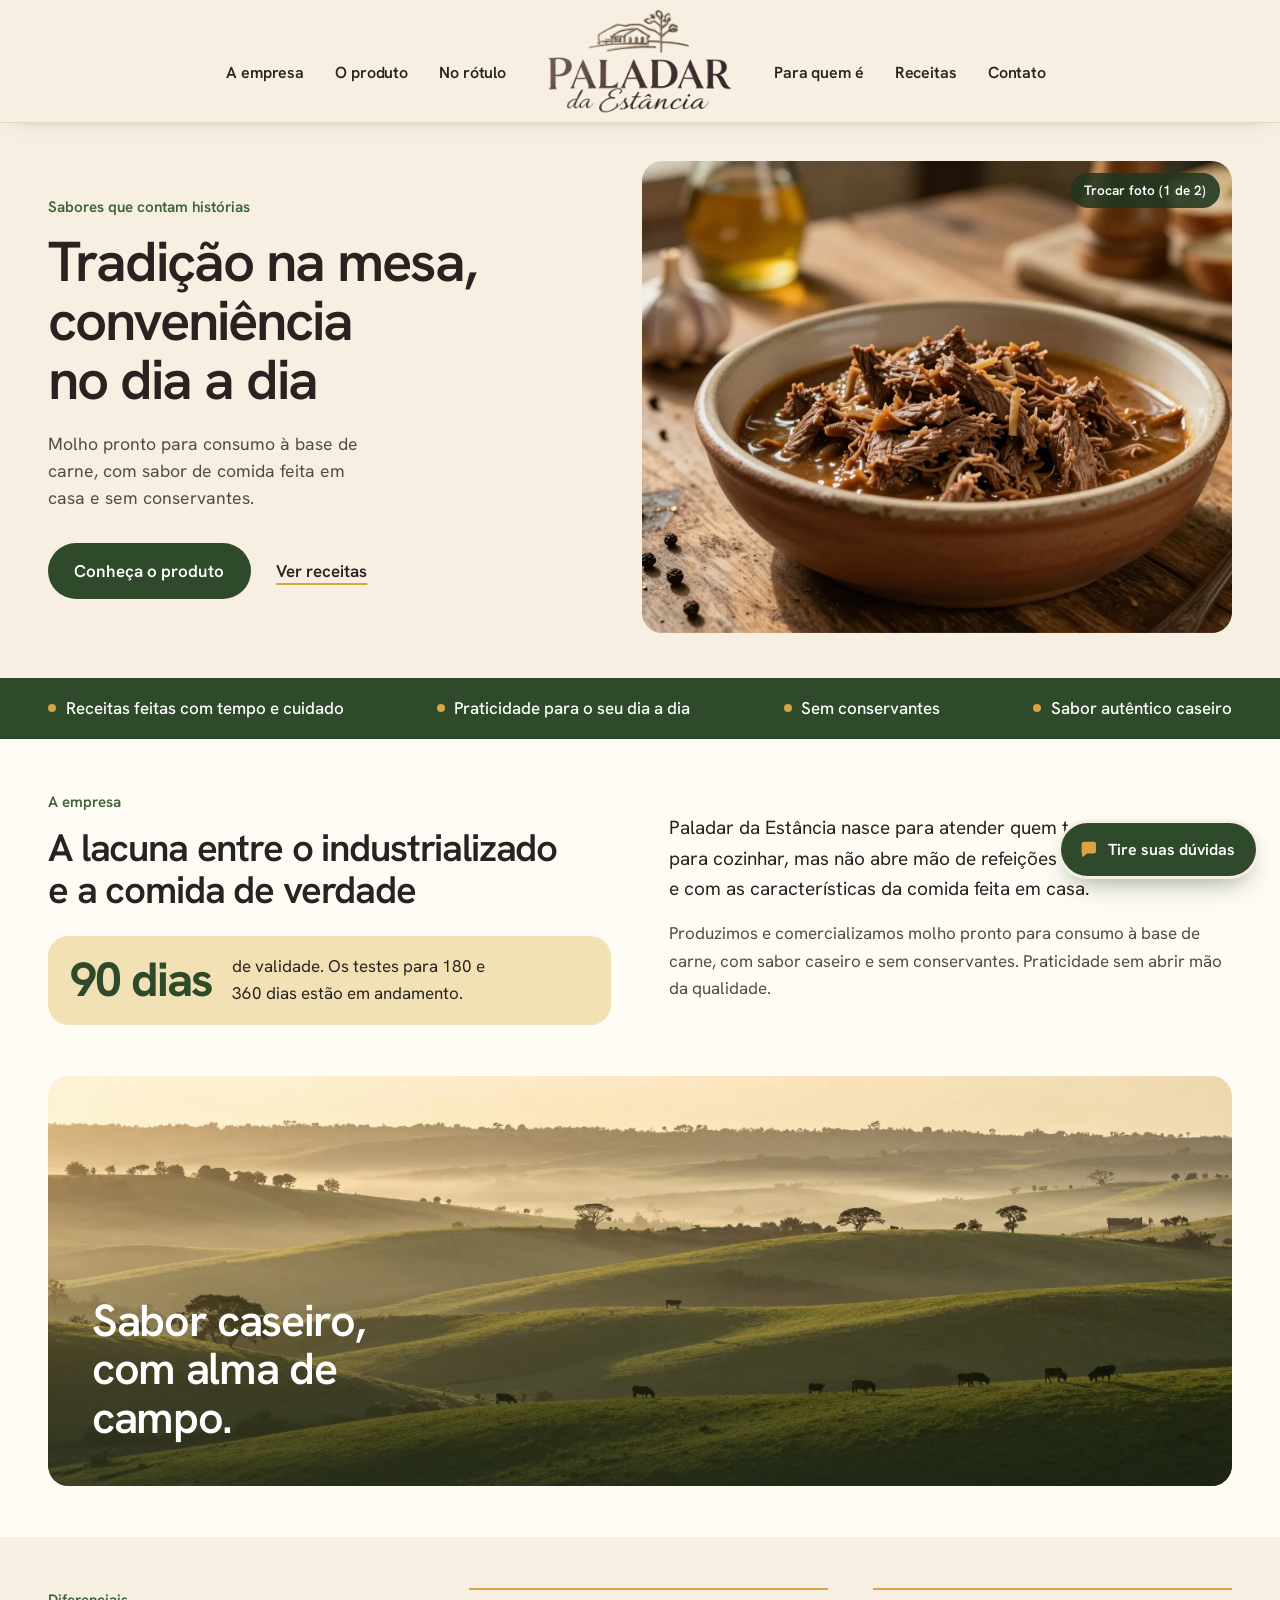
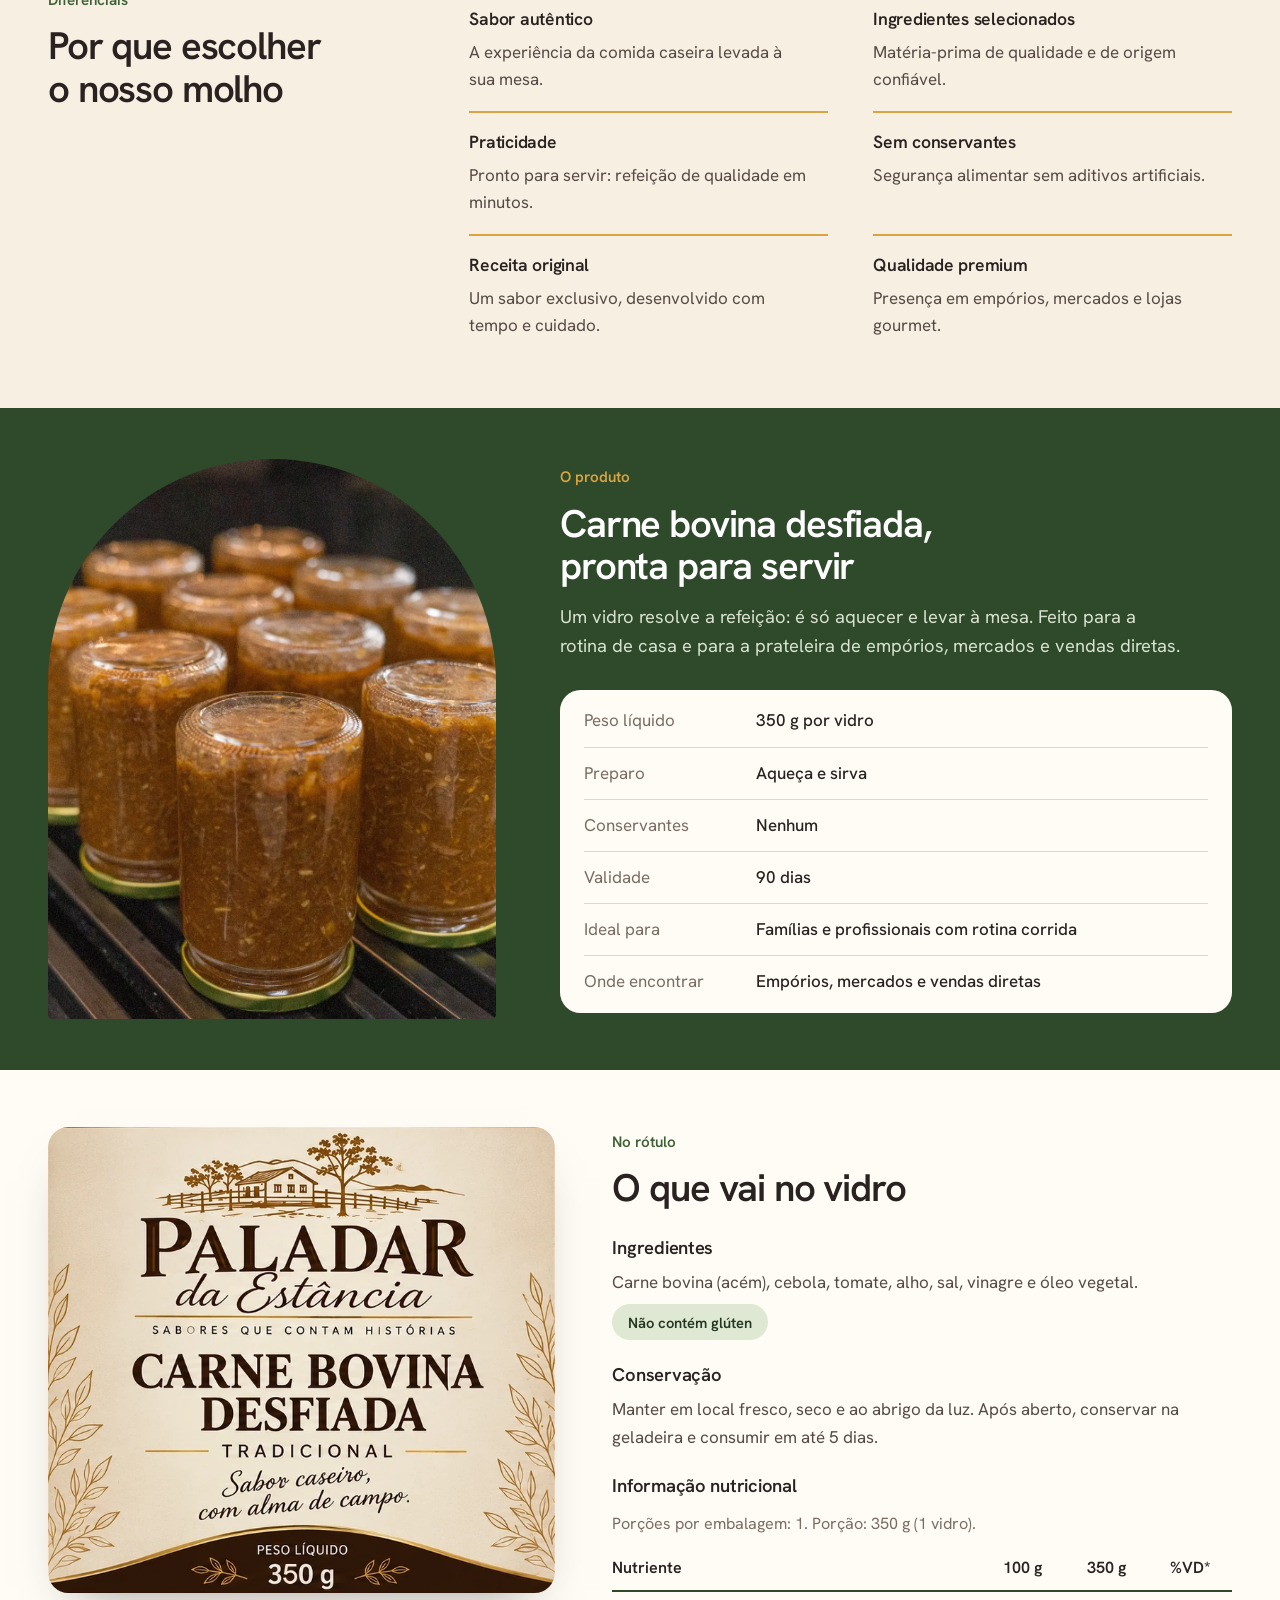
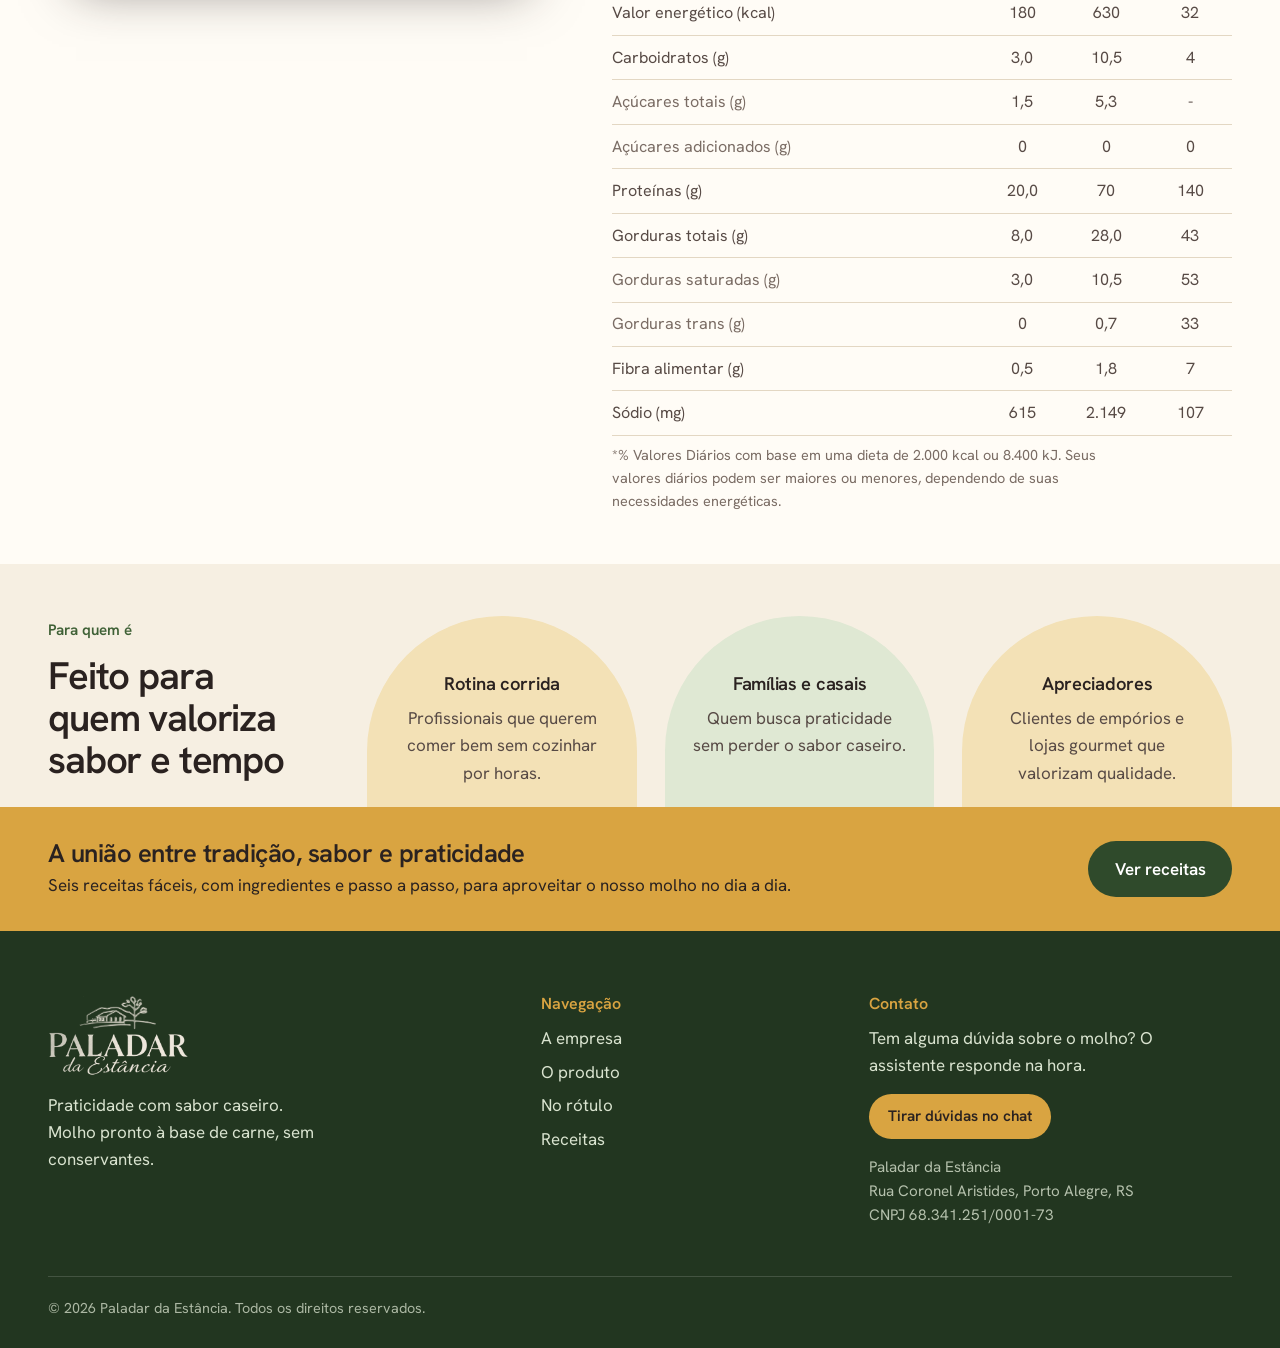
==== commit c9d83aeb: "Peso do vidro corrigido para 350 g (textos, tabela nutricional, receitas, chat e imagens do rótulo) " ====
--- a/index.html
+++ b/index.html
@@ -4,7 +4,7 @@
   <meta charset="utf-8">
   <meta name="viewport" content="width=device-width, initial-scale=1">
   <title>Paladar da Estância | Carne bovina desfiada pronta para servir</title>
-  <meta name="description" content="Molho pronto para consumo à base de carne, com sabor de comida feita em casa e sem conservantes. Vidro de 320 g: é só aquecer e servir.">
+  <meta name="description" content="Molho pronto para consumo à base de carne, com sabor de comida feita em casa e sem conservantes. Vidro de 350 g: é só aquecer e servir.">
   <link rel="canonical" href="https://paladardaestancia.com/">
   <meta property="og:type" content="website">
   <meta property="og:locale" content="pt_BR">
@@ -70,7 +70,7 @@
           </div>
           <button class="abertura__foto" type="button" data-trocar-foto aria-label="Trocar a foto de destaque">
             <img class="ativa" src="assets/fotos/carne-desfiada.webp" alt="Tigela de carne bovina desfiada ao molho sobre mesa de madeira" width="1216" height="896" fetchpriority="high">
-            <img class="foto--produto" src="assets/fotos/pote-rotulo.webp" alt="Vidro de 320 g da Carne Bovina Desfiada Paladar da Estância com o rótulo, sobre mesa de madeira" width="1600" height="1067">
+            <img class="foto--produto" src="assets/fotos/pote-rotulo.webp?v=4" alt="Vidro de 350 g da Carne Bovina Desfiada Paladar da Estância com o rótulo, sobre mesa de madeira" width="1600" height="1067">
             <span class="abertura__troca" aria-live="polite">Trocar foto (1 de 2)</span>
           </button>
         </div>
@@ -157,7 +157,7 @@
           <h2>Carne bovina desfiada, pronta para servir</h2>
           <p>Um vidro resolve a refeição: é só aquecer e levar à mesa. Feito para a rotina de casa e para a prateleira de empórios, mercados e vendas diretas.</p>
           <dl class="ficha">
-            <div><dt>Peso líquido</dt><dd>320 g por vidro</dd></div>
+            <div><dt>Peso líquido</dt><dd>350 g por vidro</dd></div>
             <div><dt>Preparo</dt><dd>Aqueça e sirva</dd></div>
             <div><dt>Conservantes</dt><dd>Nenhum</dd></div>
             <div><dt>Validade</dt><dd>90 dias</dd></div>
@@ -172,7 +172,7 @@
       <div class="miolo">
         <div class="rotulo__grade">
           <div class="rotulo__frente">
-            <img src="assets/rotulo-frente.webp" alt="Frente do rótulo Paladar da Estância: carne bovina desfiada tradicional, peso líquido 320 g" width="716" height="658">
+            <img src="assets/rotulo-frente.webp?v=2" alt="Frente do rótulo Paladar da Estância: carne bovina desfiada tradicional, peso líquido 350 g" width="716" height="658">
           </div>
           <div class="rotulo__dados">
             <div class="cabeca">
@@ -190,21 +190,21 @@
             <h3>Informação nutricional</h3>
             <table class="tabela">
               <colgroup><col><col class="num"><col class="num"><col class="num"></colgroup>
-              <caption>Porções por embalagem: 1. Porção: 320 g (1 vidro).</caption>
+              <caption>Porções por embalagem: 1. Porção: 350 g (1 vidro).</caption>
               <thead>
-                <tr><th scope="col">Nutriente</th><th scope="col">100 g</th><th scope="col">320 g</th><th scope="col">%VD*</th></tr>
+                <tr><th scope="col">Nutriente</th><th scope="col">100 g</th><th scope="col">350 g</th><th scope="col">%VD*</th></tr>
               </thead>
               <tbody>
-                <tr><th scope="row">Valor energético (kcal)</th><td>180</td><td>576</td><td>29</td></tr>
-                <tr><th scope="row">Carboidratos (g)</th><td>3,0</td><td>9,6</td><td>3</td></tr>
-                <tr class="sub"><th scope="row">Açúcares totais (g)</th><td>1,5</td><td>4,8</td><td>-</td></tr>
+                <tr><th scope="row">Valor energético (kcal)</th><td>180</td><td>630</td><td>32</td></tr>
+                <tr><th scope="row">Carboidratos (g)</th><td>3,0</td><td>10,5</td><td>4</td></tr>
+                <tr class="sub"><th scope="row">Açúcares totais (g)</th><td>1,5</td><td>5,3</td><td>-</td></tr>
                 <tr class="sub"><th scope="row">Açúcares adicionados (g)</th><td>0</td><td>0</td><td>0</td></tr>
-                <tr><th scope="row">Proteínas (g)</th><td>20,0</td><td>64</td><td>128</td></tr>
-                <tr><th scope="row">Gorduras totais (g)</th><td>8,0</td><td>25,6</td><td>39</td></tr>
-                <tr class="sub"><th scope="row">Gorduras saturadas (g)</th><td>3,0</td><td>9,6</td><td>48</td></tr>
-                <tr class="sub"><th scope="row">Gorduras trans (g)</th><td>0</td><td>0,6</td><td>30</td></tr>
-                <tr><th scope="row">Fibra alimentar (g)</th><td>0,5</td><td>1,6</td><td>6</td></tr>
-                <tr><th scope="row">Sódio (mg)</th><td>615</td><td>1.965</td><td>98</td></tr>
+                <tr><th scope="row">Proteínas (g)</th><td>20,0</td><td>70</td><td>140</td></tr>
+                <tr><th scope="row">Gorduras totais (g)</th><td>8,0</td><td>28,0</td><td>43</td></tr>
+                <tr class="sub"><th scope="row">Gorduras saturadas (g)</th><td>3,0</td><td>10,5</td><td>53</td></tr>
+                <tr class="sub"><th scope="row">Gorduras trans (g)</th><td>0</td><td>0,7</td><td>33</td></tr>
+                <tr><th scope="row">Fibra alimentar (g)</th><td>0,5</td><td>1,8</td><td>7</td></tr>
+                <tr><th scope="row">Sódio (mg)</th><td>615</td><td>2.149</td><td>107</td></tr>
               </tbody>
             </table>
             <p class="nota">*% Valores Diários com base em uma dieta de 2.000 kcal ou 8.400 kJ. Seus valores diários podem ser maiores ou menores, dependendo de suas necessidades energéticas.</p>
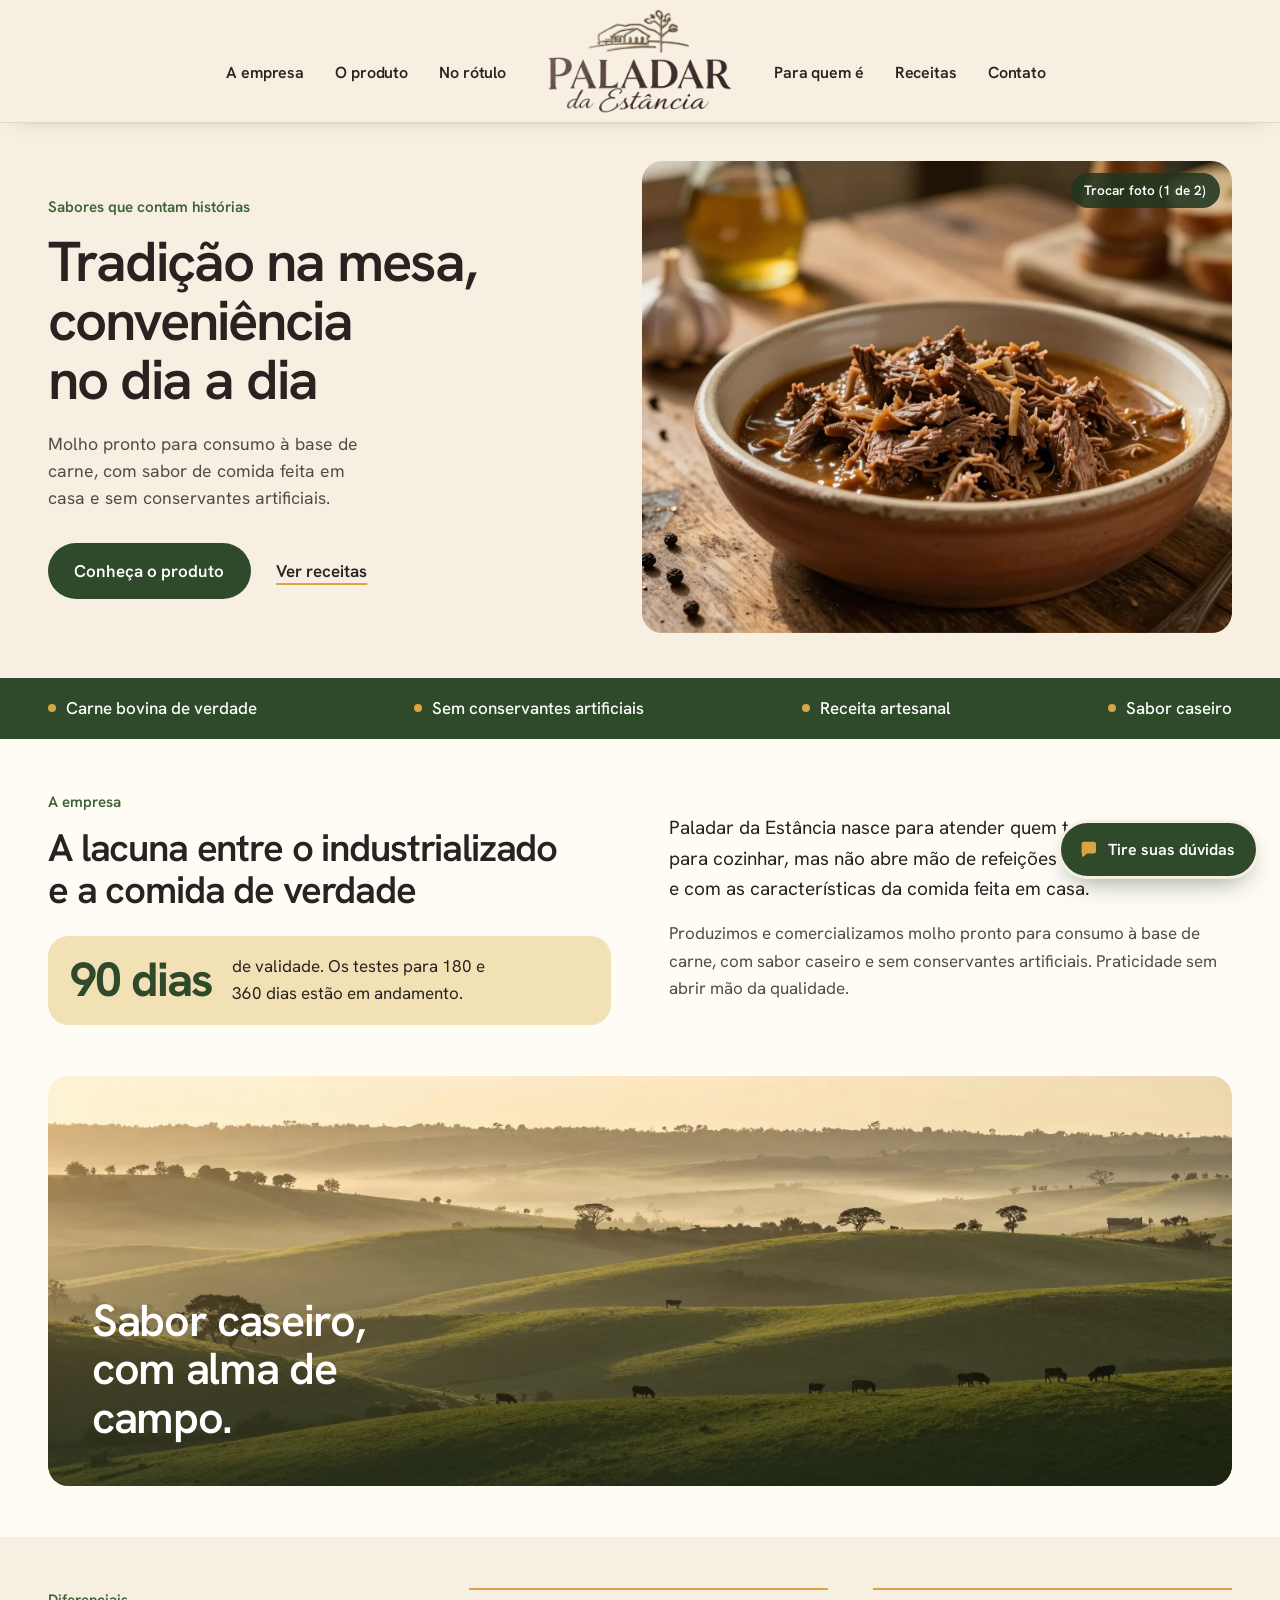
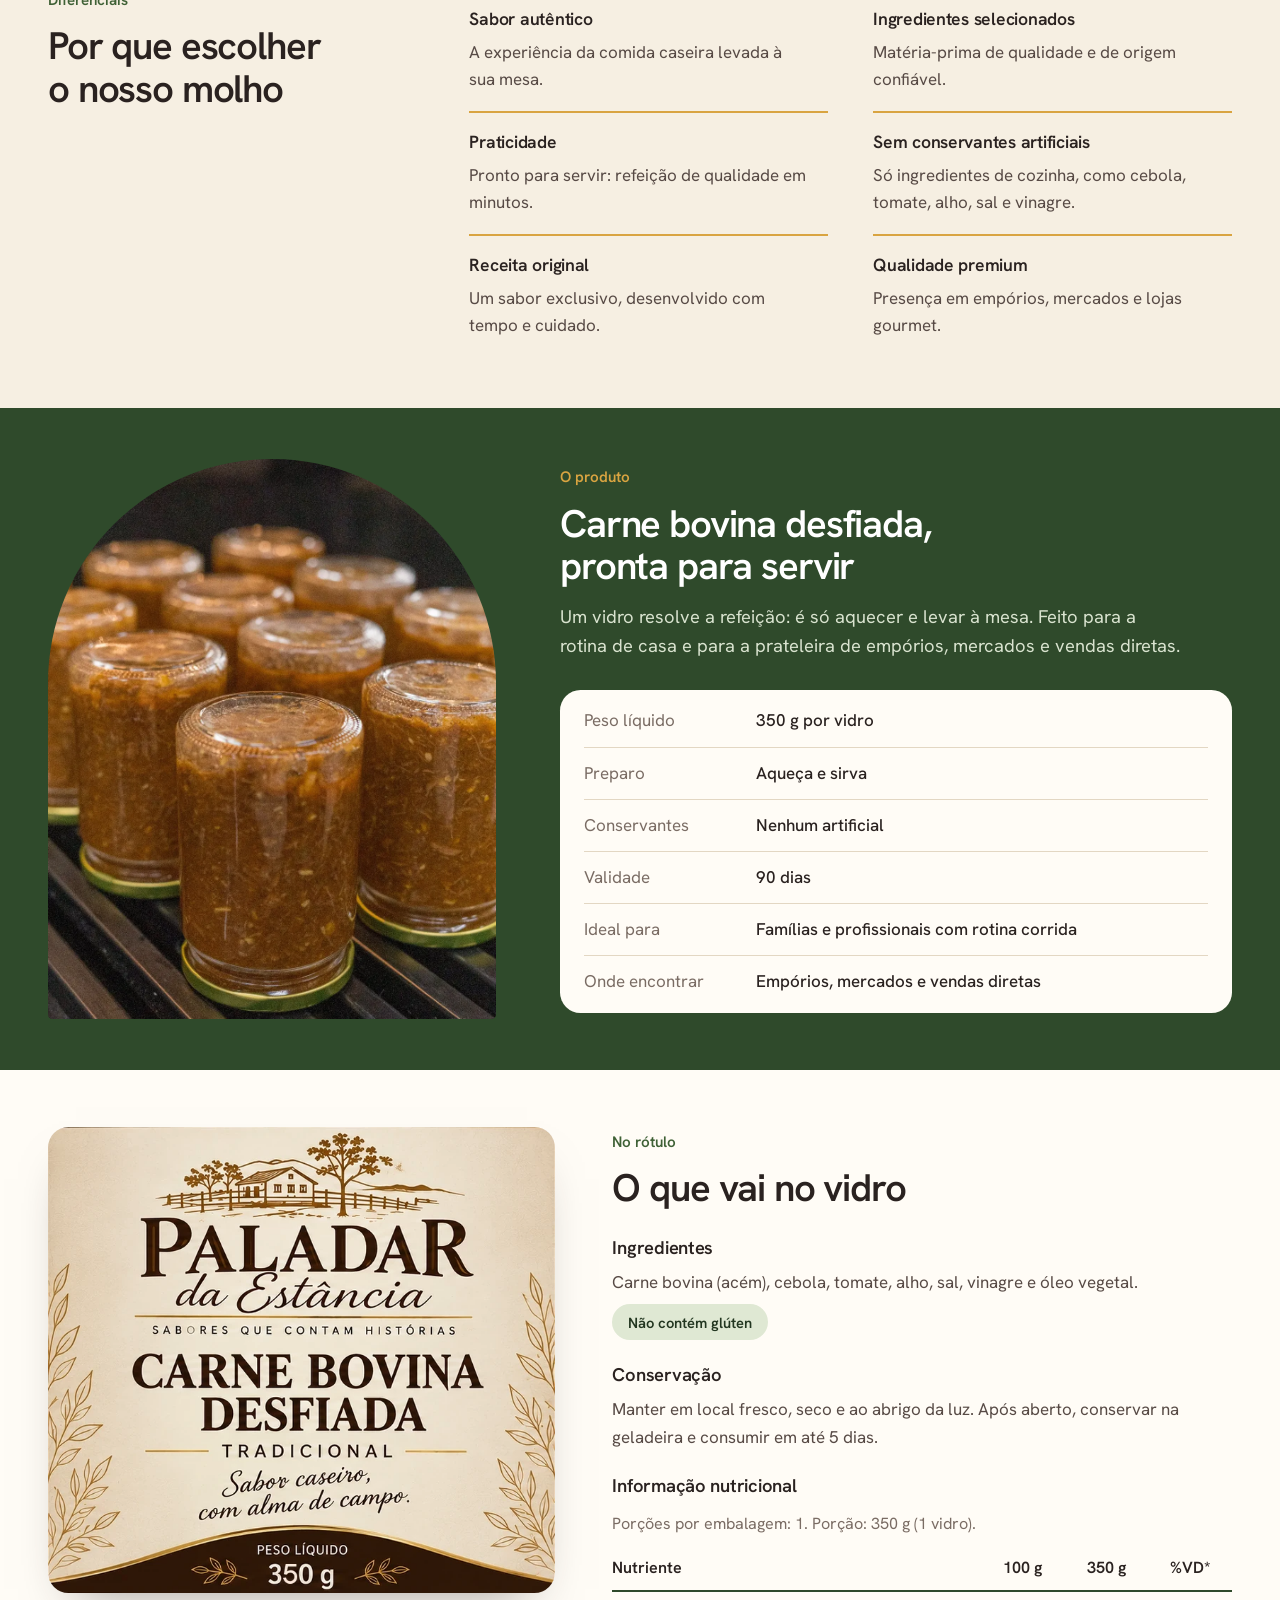
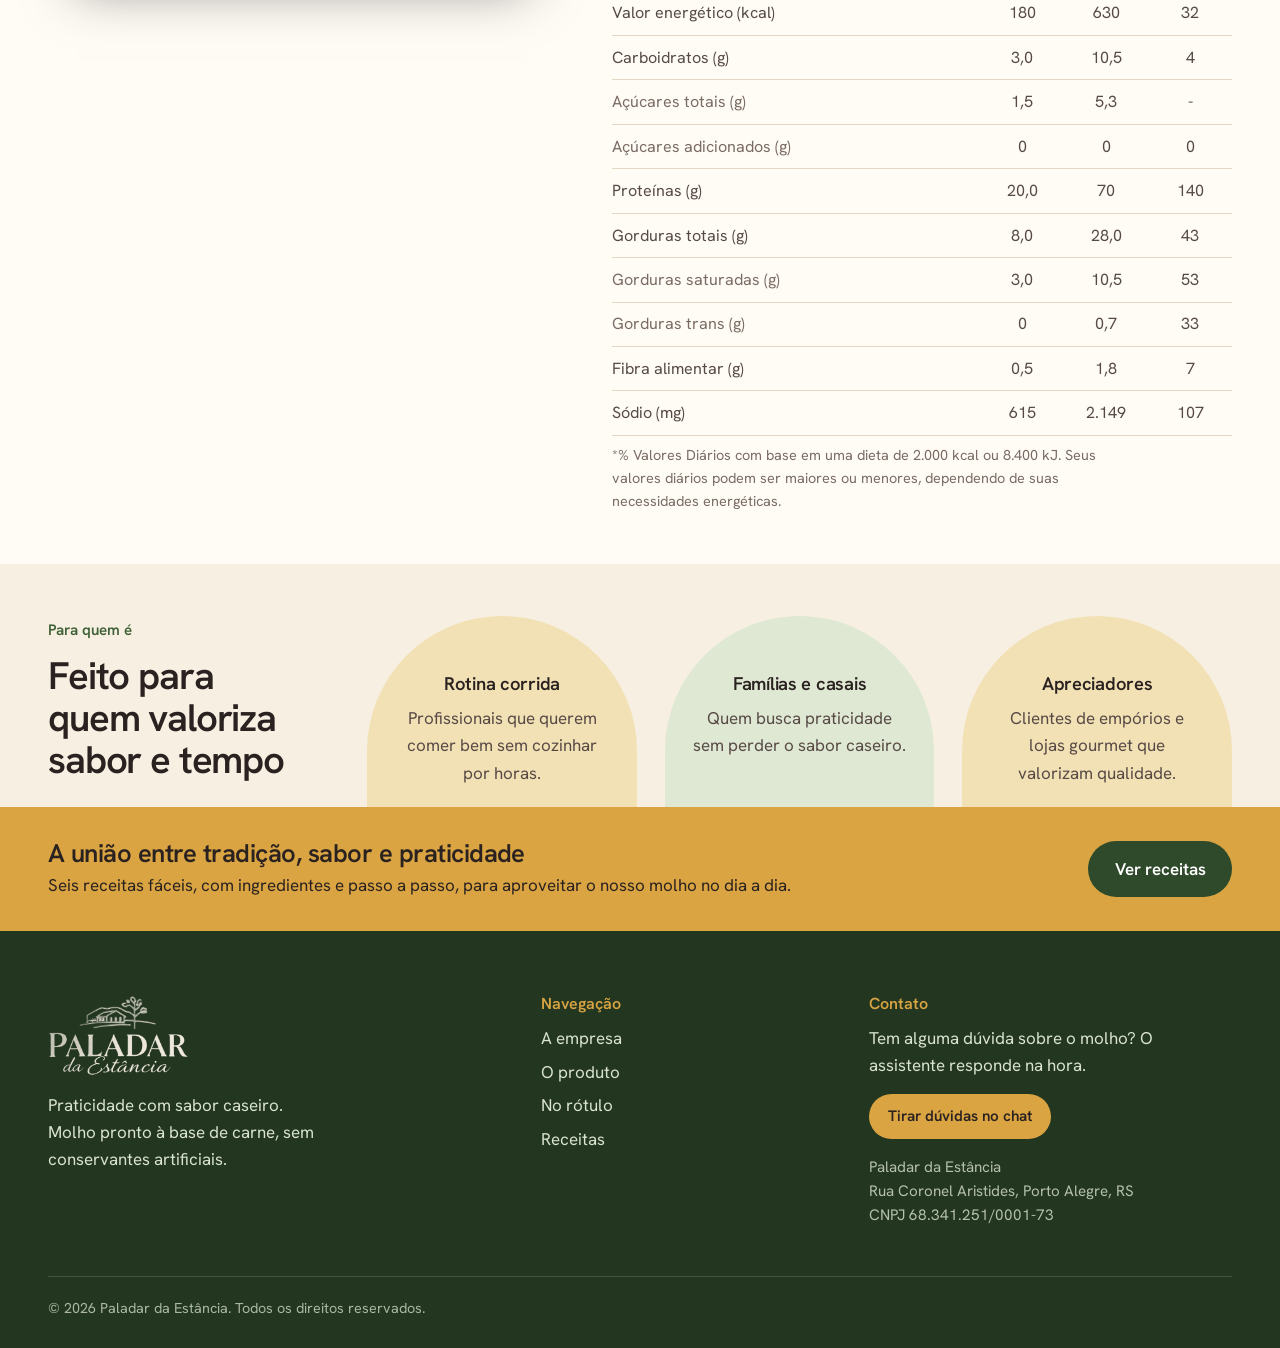
==== commit 6b619cce: "Textos alinhados ao rótulo: sem conservantes artificiais e selos do rótulo na faixa verde Co-Authore" ====
--- a/index.html
+++ b/index.html
@@ -4,13 +4,13 @@
   <meta charset="utf-8">
   <meta name="viewport" content="width=device-width, initial-scale=1">
   <title>Paladar da Estância | Carne bovina desfiada pronta para servir</title>
-  <meta name="description" content="Molho pronto para consumo à base de carne, com sabor de comida feita em casa e sem conservantes. Vidro de 350 g: é só aquecer e servir.">
+  <meta name="description" content="Molho pronto para consumo à base de carne, com sabor de comida feita em casa e sem conservantes artificiais. Vidro de 350 g: é só aquecer e servir.">
   <link rel="canonical" href="https://paladardaestancia.com/">
   <meta property="og:type" content="website">
   <meta property="og:locale" content="pt_BR">
   <meta property="og:site_name" content="Paladar da Estância">
   <meta property="og:title" content="Paladar da Estância | Carne bovina desfiada pronta para servir">
-  <meta property="og:description" content="Molho pronto à base de carne, com sabor caseiro e sem conservantes.">
+  <meta property="og:description" content="Molho pronto à base de carne, com sabor caseiro e sem conservantes artificiais.">
   <meta property="og:url" content="https://paladardaestancia.com/">
   <meta property="og:image" content="https://paladardaestancia.com/assets/og.jpg">
   <meta name="theme-color" content="#f6efe2">
@@ -62,7 +62,7 @@
           <div>
             <p class="lema">Sabores que contam histórias</p>
             <h1>Tradição na mesa, conveniência no dia a dia</h1>
-            <p class="abertura__apoio">Molho pronto para consumo à base de carne, com sabor de comida feita em casa e sem conservantes.</p>
+            <p class="abertura__apoio">Molho pronto para consumo à base de carne, com sabor de comida feita em casa e sem conservantes artificiais.</p>
             <div class="acoes">
               <a class="botao" href="#produto">Conheça o produto</a>
               <a class="elo" href="receitas.html">Ver receitas</a>
@@ -79,10 +79,10 @@
 
     <div class="faixa">
       <ul class="miolo selos" aria-label="Destaques">
-        <li>Receitas feitas com tempo e cuidado</li>
-        <li>Praticidade para o seu dia a dia</li>
-        <li>Sem conservantes</li>
-        <li>Sabor autêntico caseiro</li>
+        <li>Carne bovina de verdade</li>
+        <li>Sem conservantes artificiais</li>
+        <li>Receita artesanal</li>
+        <li>Sabor caseiro</li>
       </ul>
     </div>
 
@@ -98,7 +98,7 @@
         </div>
         <div class="empresa__texto">
           <p>Paladar da Estância nasce para atender quem tem pouco tempo para cozinhar, mas não abre mão de refeições saborosas, seguras e com as características da comida feita em casa.</p>
-          <p>Produzimos e comercializamos molho pronto para consumo à base de carne, com sabor caseiro e sem conservantes. Praticidade sem abrir mão da qualidade.</p>
+          <p>Produzimos e comercializamos molho pronto para consumo à base de carne, com sabor caseiro e sem conservantes artificiais. Praticidade sem abrir mão da qualidade.</p>
         </div>
       </div>
     </section>
@@ -132,8 +132,8 @@
             <dd>Pronto para servir: refeição de qualidade em minutos.</dd>
           </div>
           <div>
-            <dt>Sem conservantes</dt>
-            <dd>Segurança alimentar sem aditivos artificiais.</dd>
+            <dt>Sem conservantes artificiais</dt>
+            <dd>Só ingredientes de cozinha, como cebola, tomate, alho, sal e vinagre.</dd>
           </div>
           <div>
             <dt>Receita original</dt>
@@ -159,7 +159,7 @@
           <dl class="ficha">
             <div><dt>Peso líquido</dt><dd>350 g por vidro</dd></div>
             <div><dt>Preparo</dt><dd>Aqueça e sirva</dd></div>
-            <div><dt>Conservantes</dt><dd>Nenhum</dd></div>
+            <div><dt>Conservantes</dt><dd>Nenhum artificial</dd></div>
             <div><dt>Validade</dt><dd>90 dias</dd></div>
             <div><dt>Ideal para</dt><dd>Famílias e profissionais com rotina corrida</dd></div>
             <div><dt>Onde encontrar</dt><dd>Empórios, mercados e vendas diretas</dd></div>
@@ -257,7 +257,7 @@
             <source srcset="assets/logo-claro.webp" type="image/webp">
             <img src="assets/logo-claro.png" alt="Paladar da Estância" width="900" height="513">
           </picture>
-          <p>Praticidade com sabor caseiro. Molho pronto à base de carne, sem conservantes.</p>
+          <p>Praticidade com sabor caseiro. Molho pronto à base de carne, sem conservantes artificiais.</p>
         </div>
         <div>
           <h2>Navegação</h2>
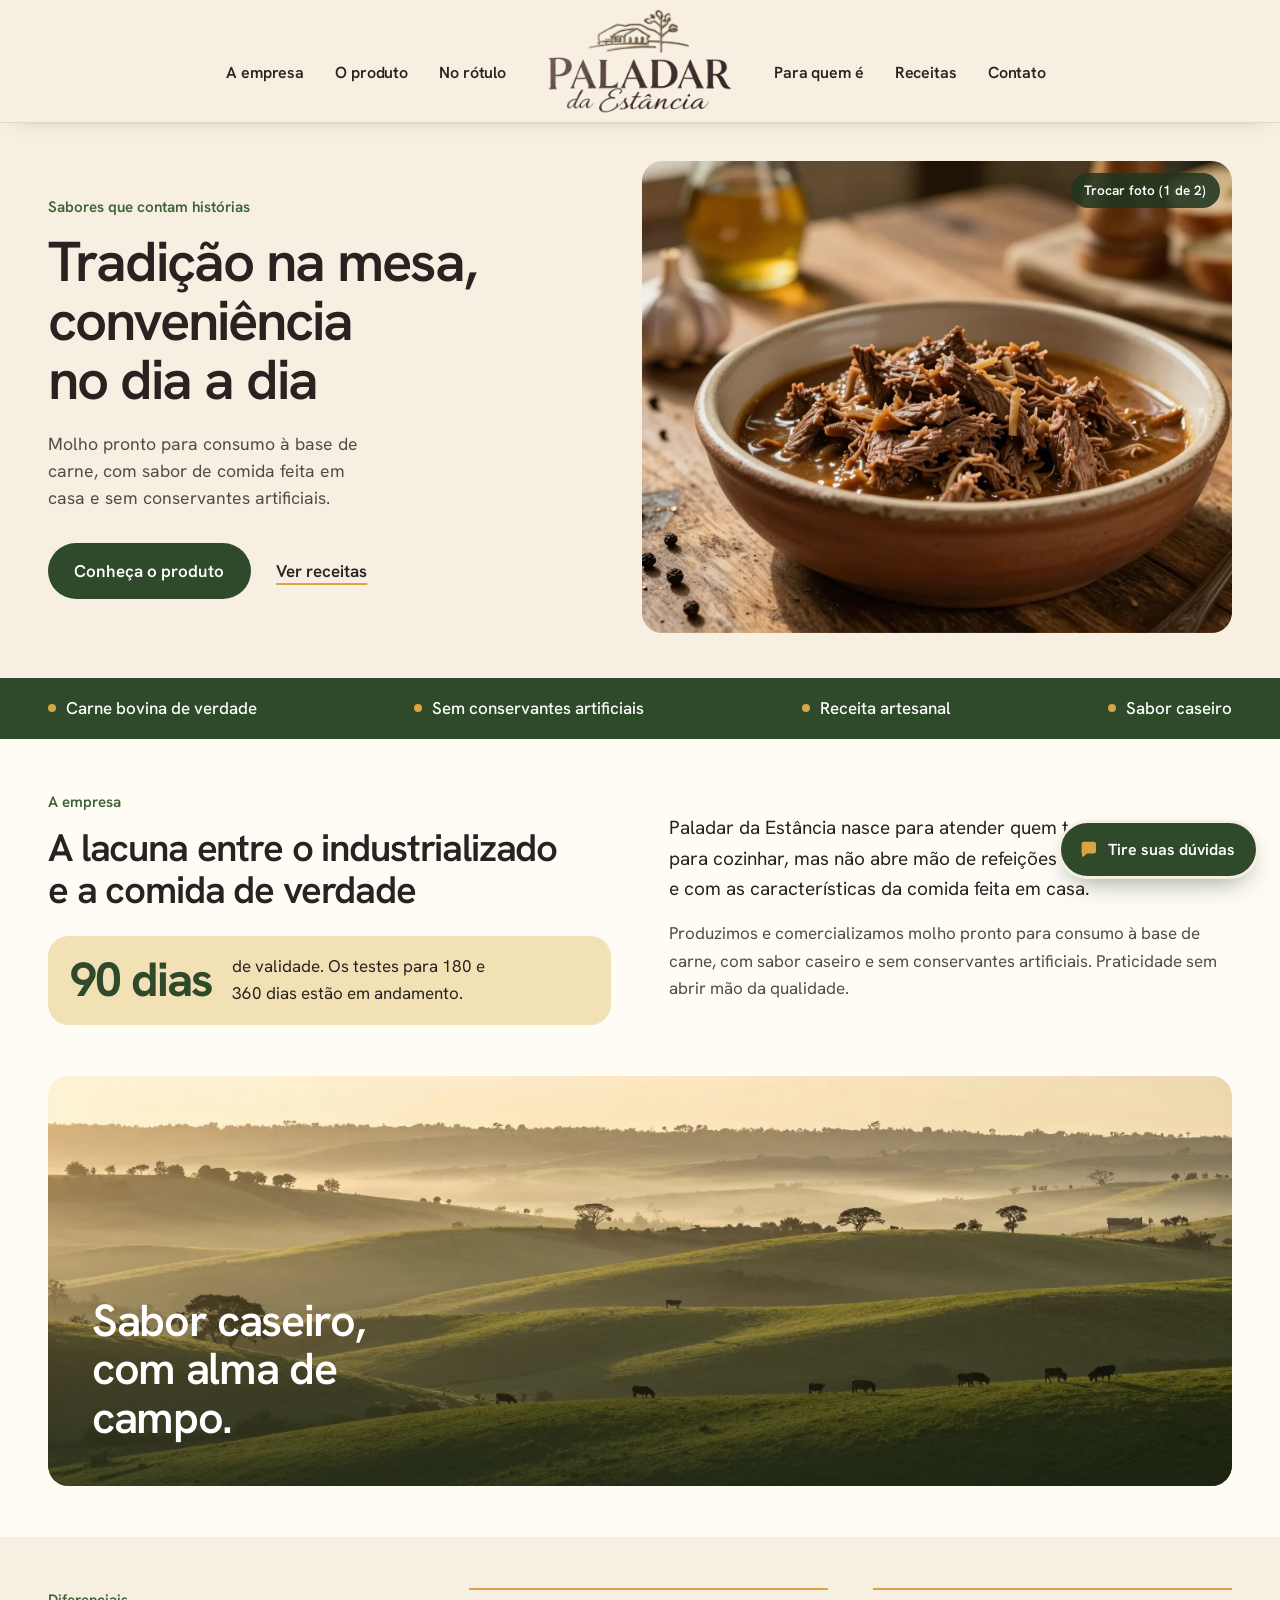
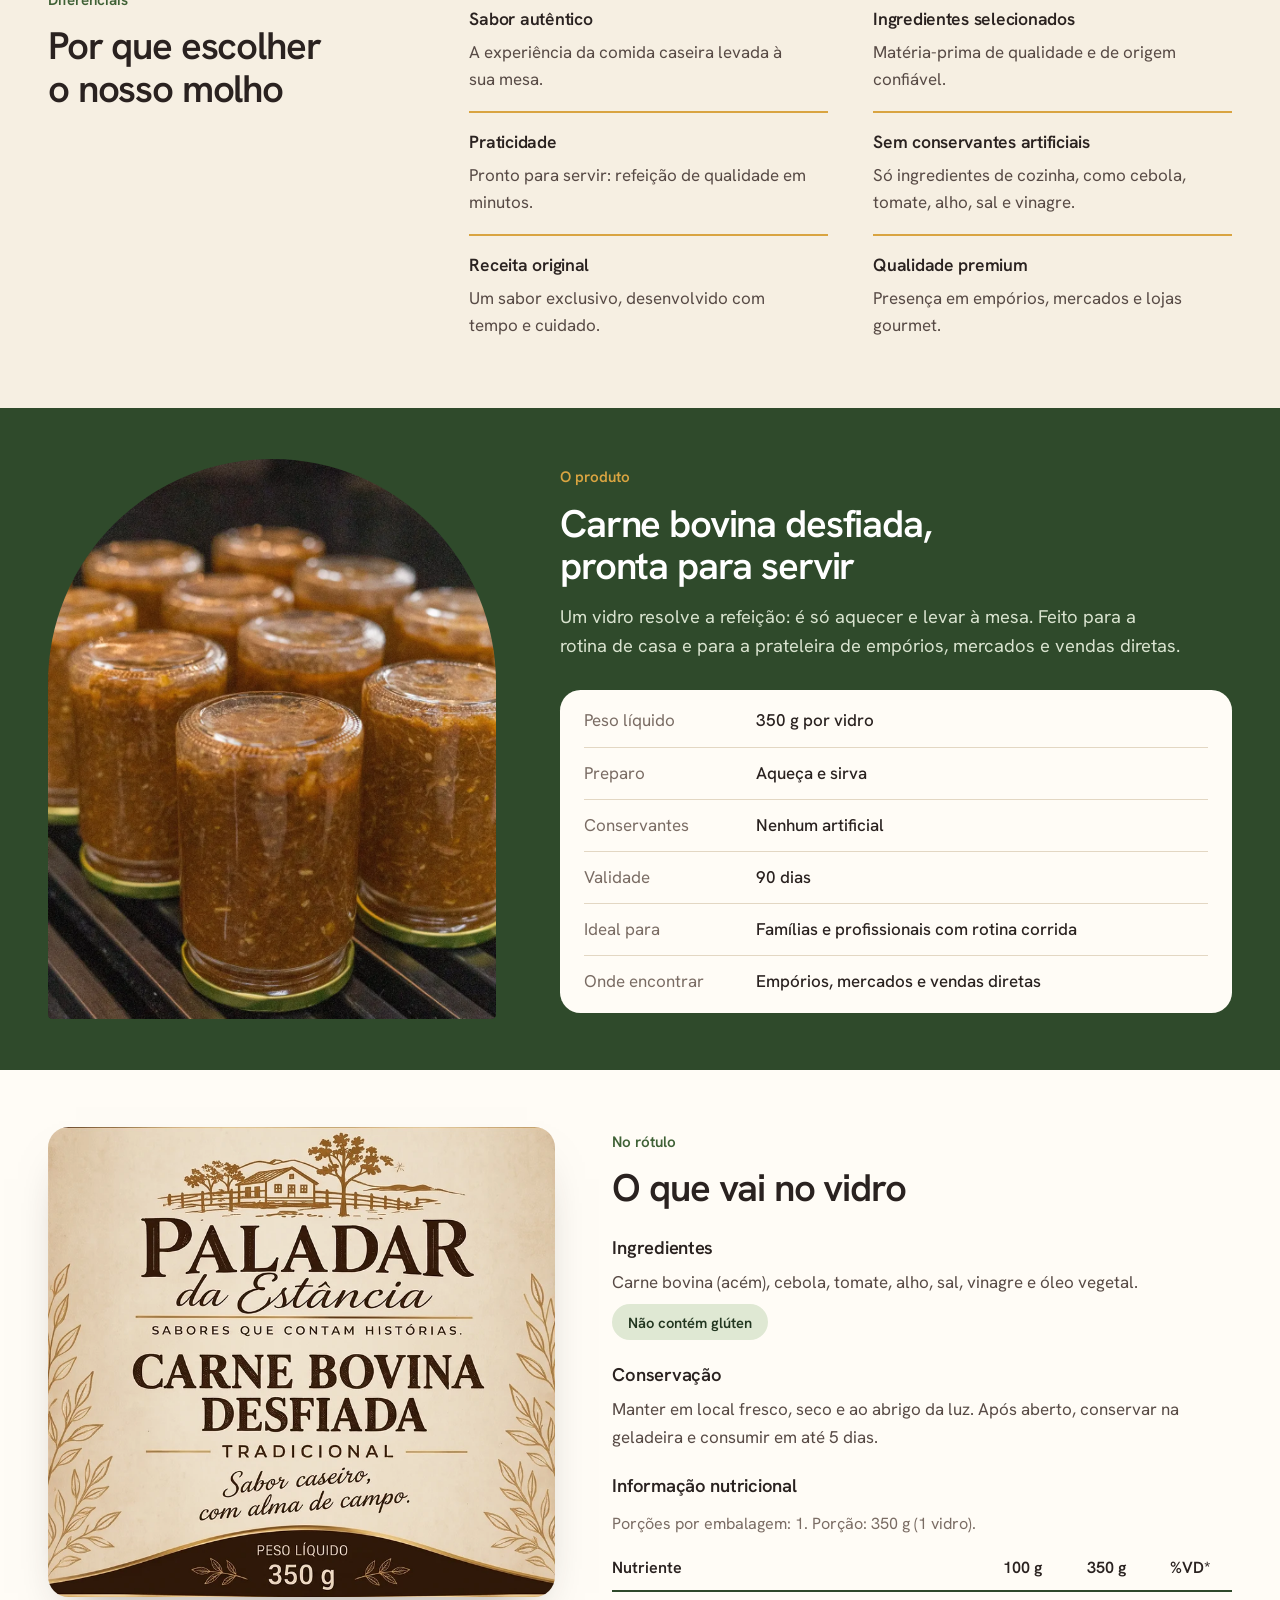
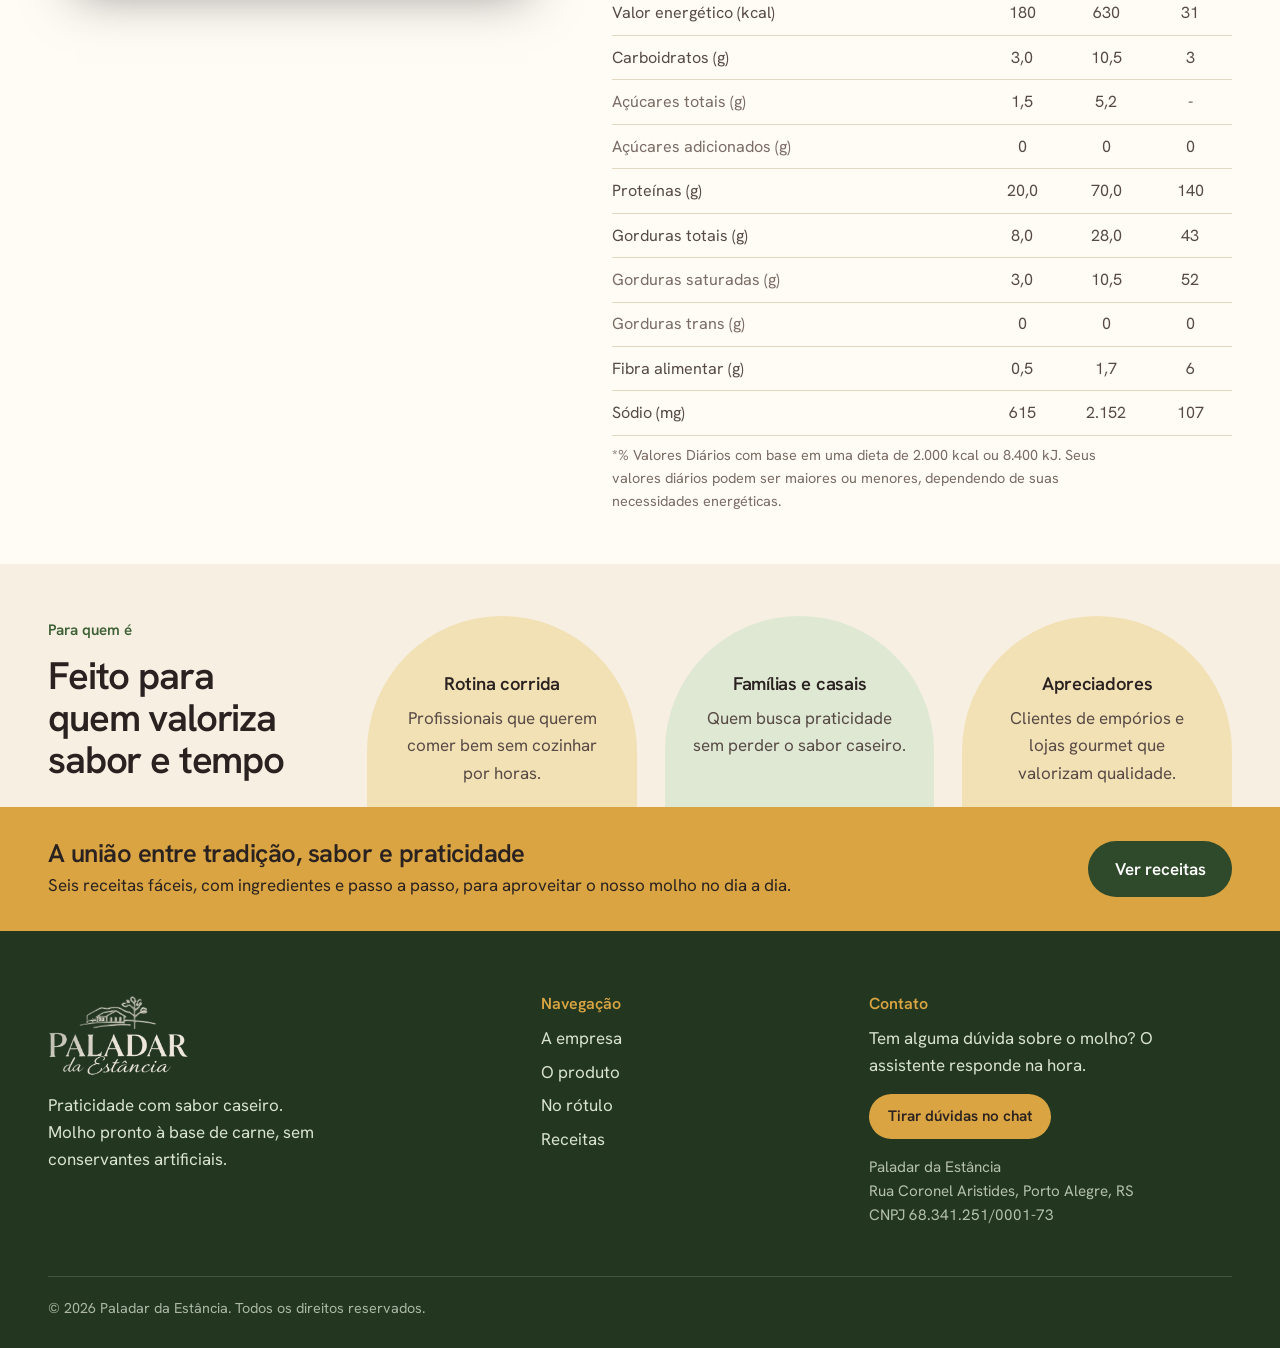
==== commit 96f6106b: "Tabela nutricional oficial do vidro de 350 g, frente do rótulo novo e nova foto do vidro Co-Authored" ====
--- a/index.html
+++ b/index.html
@@ -70,7 +70,7 @@
           </div>
           <button class="abertura__foto" type="button" data-trocar-foto aria-label="Trocar a foto de destaque">
             <img class="ativa" src="assets/fotos/carne-desfiada.webp" alt="Tigela de carne bovina desfiada ao molho sobre mesa de madeira" width="1216" height="896" fetchpriority="high">
-            <img class="foto--produto" src="assets/fotos/pote-rotulo.webp?v=4" alt="Vidro de 350 g da Carne Bovina Desfiada Paladar da Estância com o rótulo, sobre mesa de madeira" width="1600" height="1067">
+            <img class="foto--produto" src="assets/fotos/pote-rotulo.webp?v=6" alt="Vidro de 350 g da Carne Bovina Desfiada Paladar da Estância com o rótulo, sobre mesa de madeira" width="1600" height="893">
             <span class="abertura__troca" aria-live="polite">Trocar foto (1 de 2)</span>
           </button>
         </div>
@@ -172,7 +172,7 @@
       <div class="miolo">
         <div class="rotulo__grade">
           <div class="rotulo__frente">
-            <img src="assets/rotulo-frente.webp?v=2" alt="Frente do rótulo Paladar da Estância: carne bovina desfiada tradicional, peso líquido 350 g" width="716" height="658">
+            <img src="assets/rotulo-frente.webp?v=3" alt="Frente do rótulo Paladar da Estância: carne bovina desfiada tradicional, peso líquido 350 g" width="800" height="742">
           </div>
           <div class="rotulo__dados">
             <div class="cabeca">
@@ -195,16 +195,16 @@
                 <tr><th scope="col">Nutriente</th><th scope="col">100 g</th><th scope="col">350 g</th><th scope="col">%VD*</th></tr>
               </thead>
               <tbody>
-                <tr><th scope="row">Valor energético (kcal)</th><td>180</td><td>630</td><td>32</td></tr>
-                <tr><th scope="row">Carboidratos (g)</th><td>3,0</td><td>10,5</td><td>4</td></tr>
-                <tr class="sub"><th scope="row">Açúcares totais (g)</th><td>1,5</td><td>5,3</td><td>-</td></tr>
+                <tr><th scope="row">Valor energético (kcal)</th><td>180</td><td>630</td><td>31</td></tr>
+                <tr><th scope="row">Carboidratos (g)</th><td>3,0</td><td>10,5</td><td>3</td></tr>
+                <tr class="sub"><th scope="row">Açúcares totais (g)</th><td>1,5</td><td>5,2</td><td>-</td></tr>
                 <tr class="sub"><th scope="row">Açúcares adicionados (g)</th><td>0</td><td>0</td><td>0</td></tr>
-                <tr><th scope="row">Proteínas (g)</th><td>20,0</td><td>70</td><td>140</td></tr>
+                <tr><th scope="row">Proteínas (g)</th><td>20,0</td><td>70,0</td><td>140</td></tr>
                 <tr><th scope="row">Gorduras totais (g)</th><td>8,0</td><td>28,0</td><td>43</td></tr>
-                <tr class="sub"><th scope="row">Gorduras saturadas (g)</th><td>3,0</td><td>10,5</td><td>53</td></tr>
-                <tr class="sub"><th scope="row">Gorduras trans (g)</th><td>0</td><td>0,7</td><td>33</td></tr>
-                <tr><th scope="row">Fibra alimentar (g)</th><td>0,5</td><td>1,8</td><td>7</td></tr>
-                <tr><th scope="row">Sódio (mg)</th><td>615</td><td>2.149</td><td>107</td></tr>
+                <tr class="sub"><th scope="row">Gorduras saturadas (g)</th><td>3,0</td><td>10,5</td><td>52</td></tr>
+                <tr class="sub"><th scope="row">Gorduras trans (g)</th><td>0</td><td>0</td><td>0</td></tr>
+                <tr><th scope="row">Fibra alimentar (g)</th><td>0,5</td><td>1,7</td><td>6</td></tr>
+                <tr><th scope="row">Sódio (mg)</th><td>615</td><td>2.152</td><td>107</td></tr>
               </tbody>
             </table>
             <p class="nota">*% Valores Diários com base em uma dieta de 2.000 kcal ou 8.400 kJ. Seus valores diários podem ser maiores ou menores, dependendo de suas necessidades energéticas.</p>
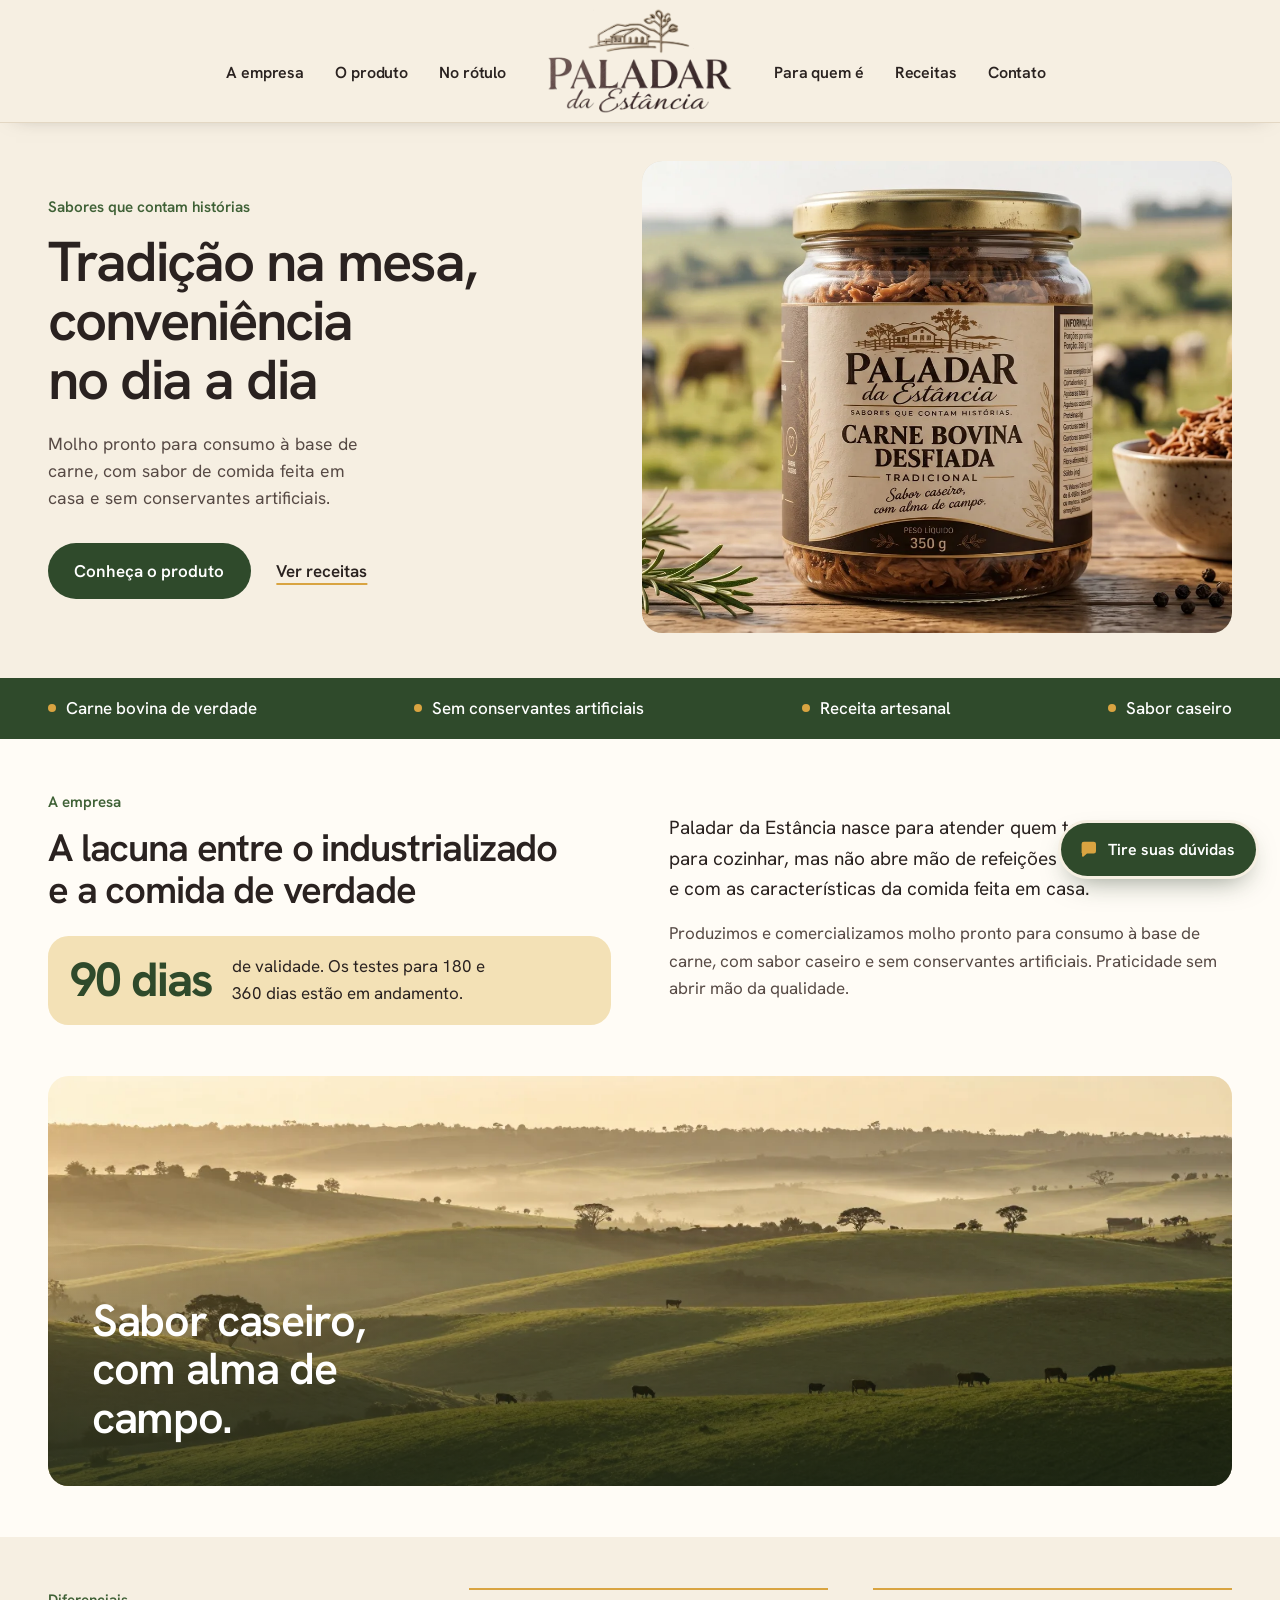
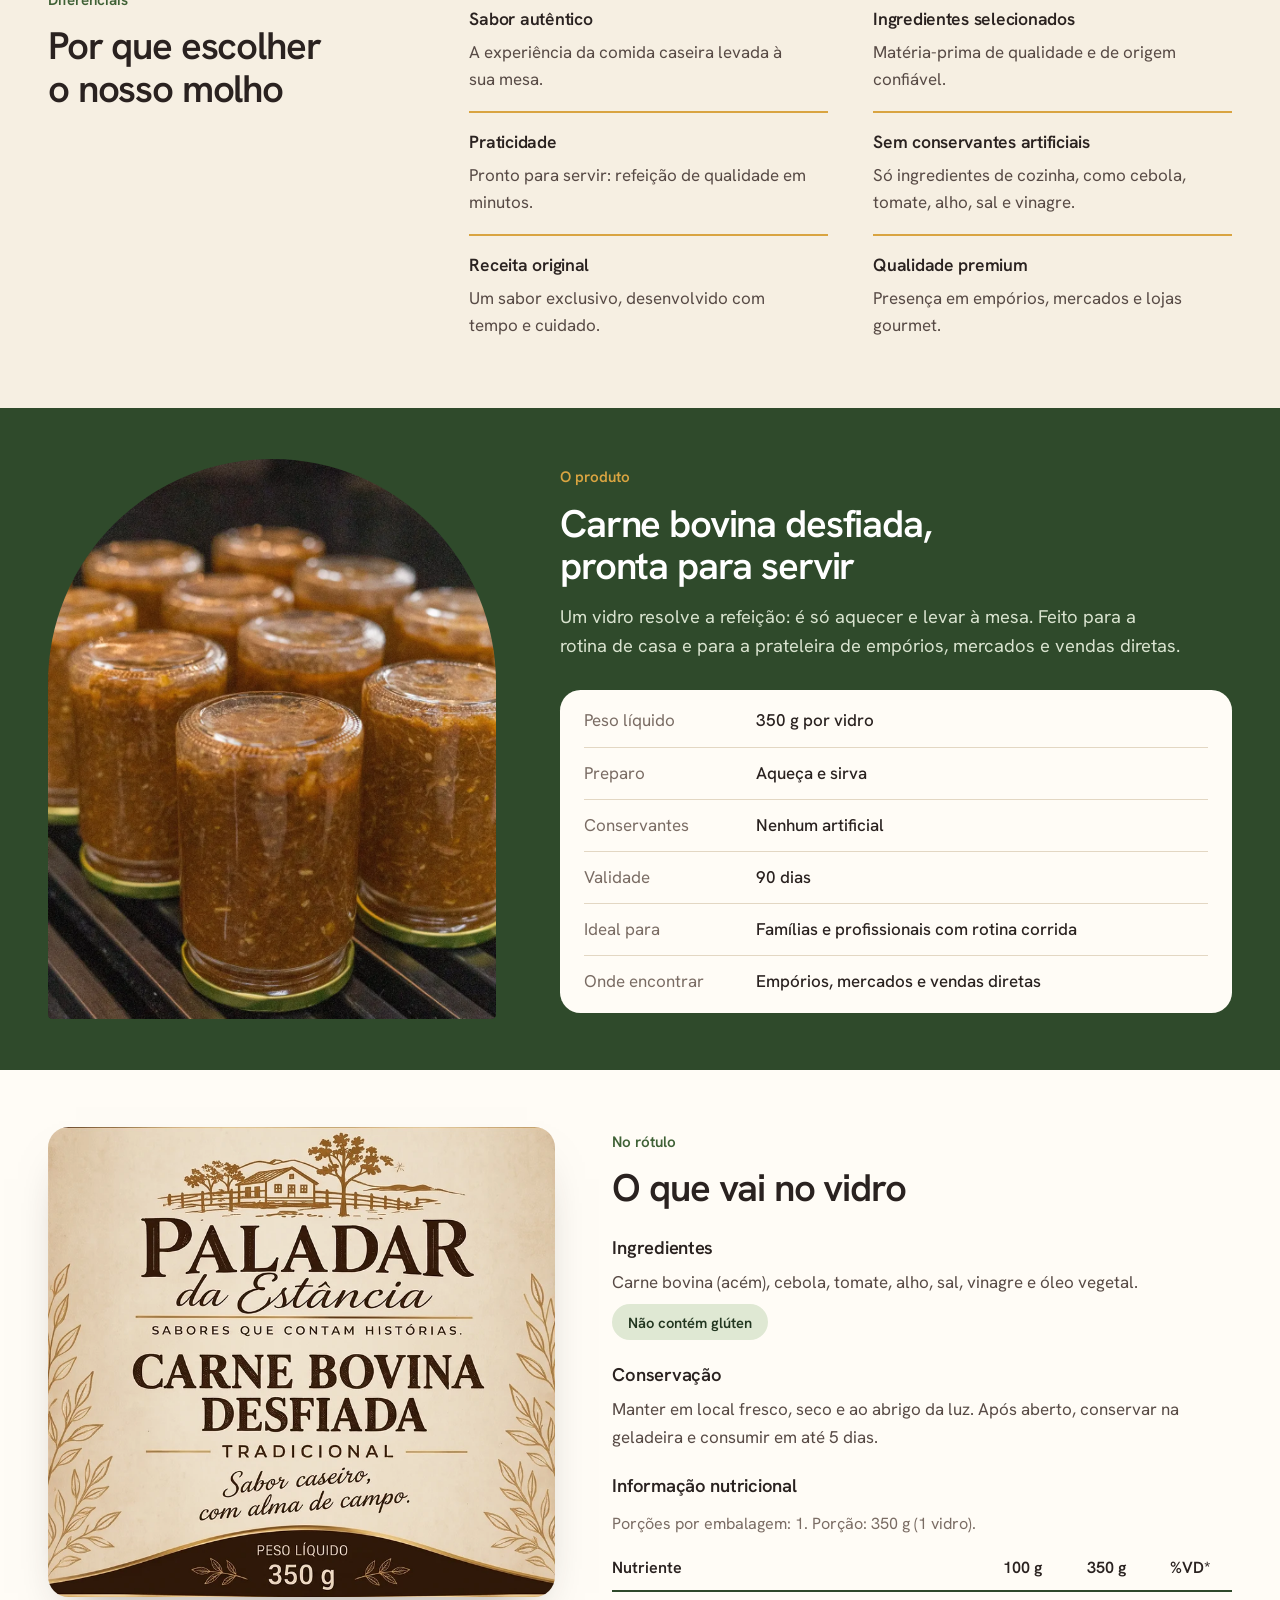
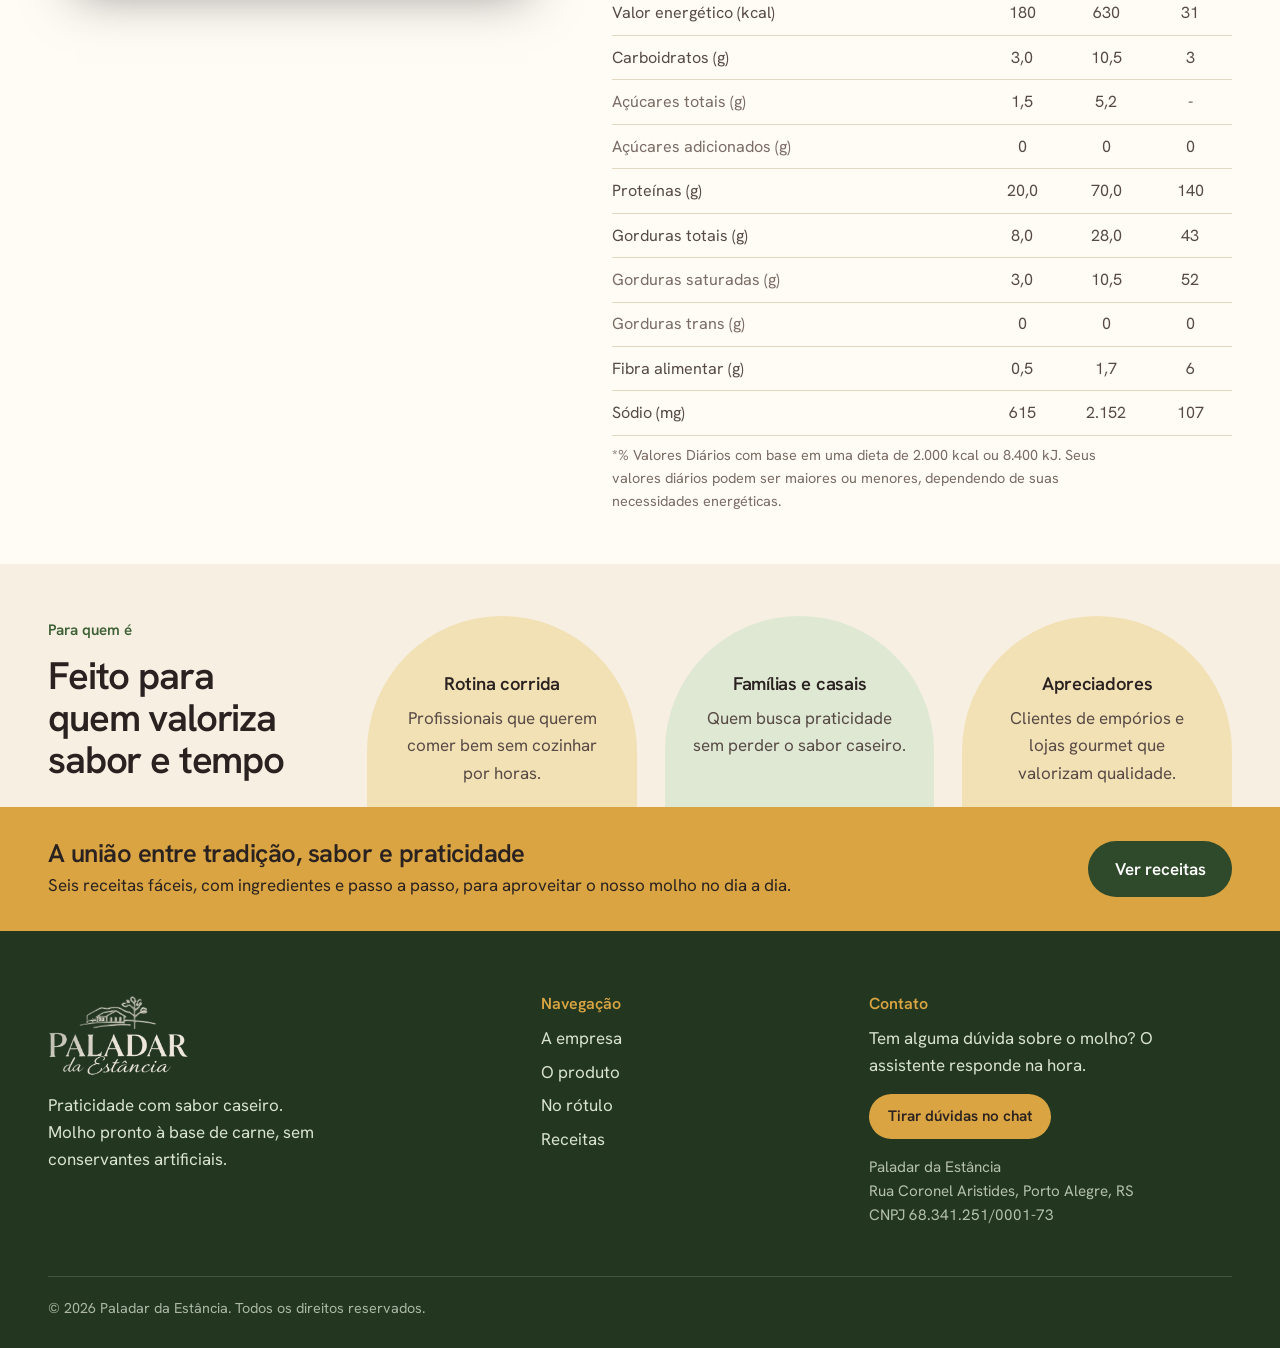
==== commit 19623ae4: "Home só com a foto do vidro com rótulo Co-Authored-By: Claude Opus 5.5 <noreply@anthropic.com> Claud" ====
--- a/index.html
+++ b/index.html
@@ -68,11 +68,9 @@
               <a class="elo" href="receitas.html">Ver receitas</a>
             </div>
           </div>
-          <button class="abertura__foto" type="button" data-trocar-foto aria-label="Trocar a foto de destaque">
-            <img class="ativa" src="assets/fotos/carne-desfiada.webp" alt="Tigela de carne bovina desfiada ao molho sobre mesa de madeira" width="1216" height="896" fetchpriority="high">
-            <img class="foto--produto" src="assets/fotos/pote-rotulo.webp?v=6" alt="Vidro de 350 g da Carne Bovina Desfiada Paladar da Estância com o rótulo, sobre mesa de madeira" width="1600" height="893">
-            <span class="abertura__troca" aria-live="polite">Trocar foto (1 de 2)</span>
-          </button>
+          <div class="abertura__foto">
+            <img src="assets/fotos/pote-rotulo.webp?v=6" alt="Vidro de 350 g da Carne Bovina Desfiada Paladar da Estância com o rótulo, sobre mesa de madeira" width="1600" height="893" fetchpriority="high">
+          </div>
         </div>
       </div>
     </section>
--- a/css/style.css
+++ b/css/style.css
@@ -153,23 +153,11 @@
 .abertura { padding-block: clamp(1.25rem, 3vw, 2.5rem) clamp(2rem, 3.5vw, 3rem); }
 .abertura__grade { display: grid; grid-template-columns: minmax(0, 1fr) minmax(0, 1.1fr); gap: clamp(2rem, 4.5vw, 4rem); align-items: center; }
 .abertura__apoio { font-size: clamp(1.1rem, 1.35vw, 1.3rem); line-height: 1.55; margin-top: 1.25rem; max-width: 32ch; }
-.abertura__foto {
-  position: relative; display: block; width: 100%; padding: 0; border: 0; font: inherit; cursor: pointer;
-  border-radius: var(--raio); overflow: hidden; aspect-ratio: 5 / 4; background: var(--linha);
-}
-.abertura__foto img { position: absolute; inset: 0; width: 100%; height: 100%; object-fit: cover; opacity: 0; transition: opacity .5s ease; }
-.abertura__foto img.ativa { opacity: 1; }
-.abertura__troca {
-  position: absolute; right: .75rem; top: .75rem; z-index: 1;
-  background: rgba(34, 54, 32, .88); color: #fff; font-size: .85rem; font-weight: 600;
-  border-radius: 999px; padding: .4rem .85rem; pointer-events: none;
-}
-.abertura__foto:hover .abertura__troca { background: var(--verde-escuro); }
-.abertura__foto:focus-visible { outline: 3px solid var(--mostarda); outline-offset: 3px; }
-@media (prefers-reduced-motion: reduce) { .abertura__foto img { transition: none; } }
+.abertura__foto { border-radius: var(--raio); overflow: hidden; aspect-ratio: 5 / 4; background: var(--linha); }
+.abertura__foto img { width: 100%; height: 100%; object-fit: cover; }
 
 @media (prefers-reduced-motion: no-preference) {
-  .abertura__foto img:first-child { animation: chegar 1.6s cubic-bezier(.2, .7, .2, 1) both; }
+  .abertura__foto img { animation: chegar 1.6s cubic-bezier(.2, .7, .2, 1) both; }
   @keyframes chegar { from { transform: scale(1.06); opacity: .5; } }
 }
 
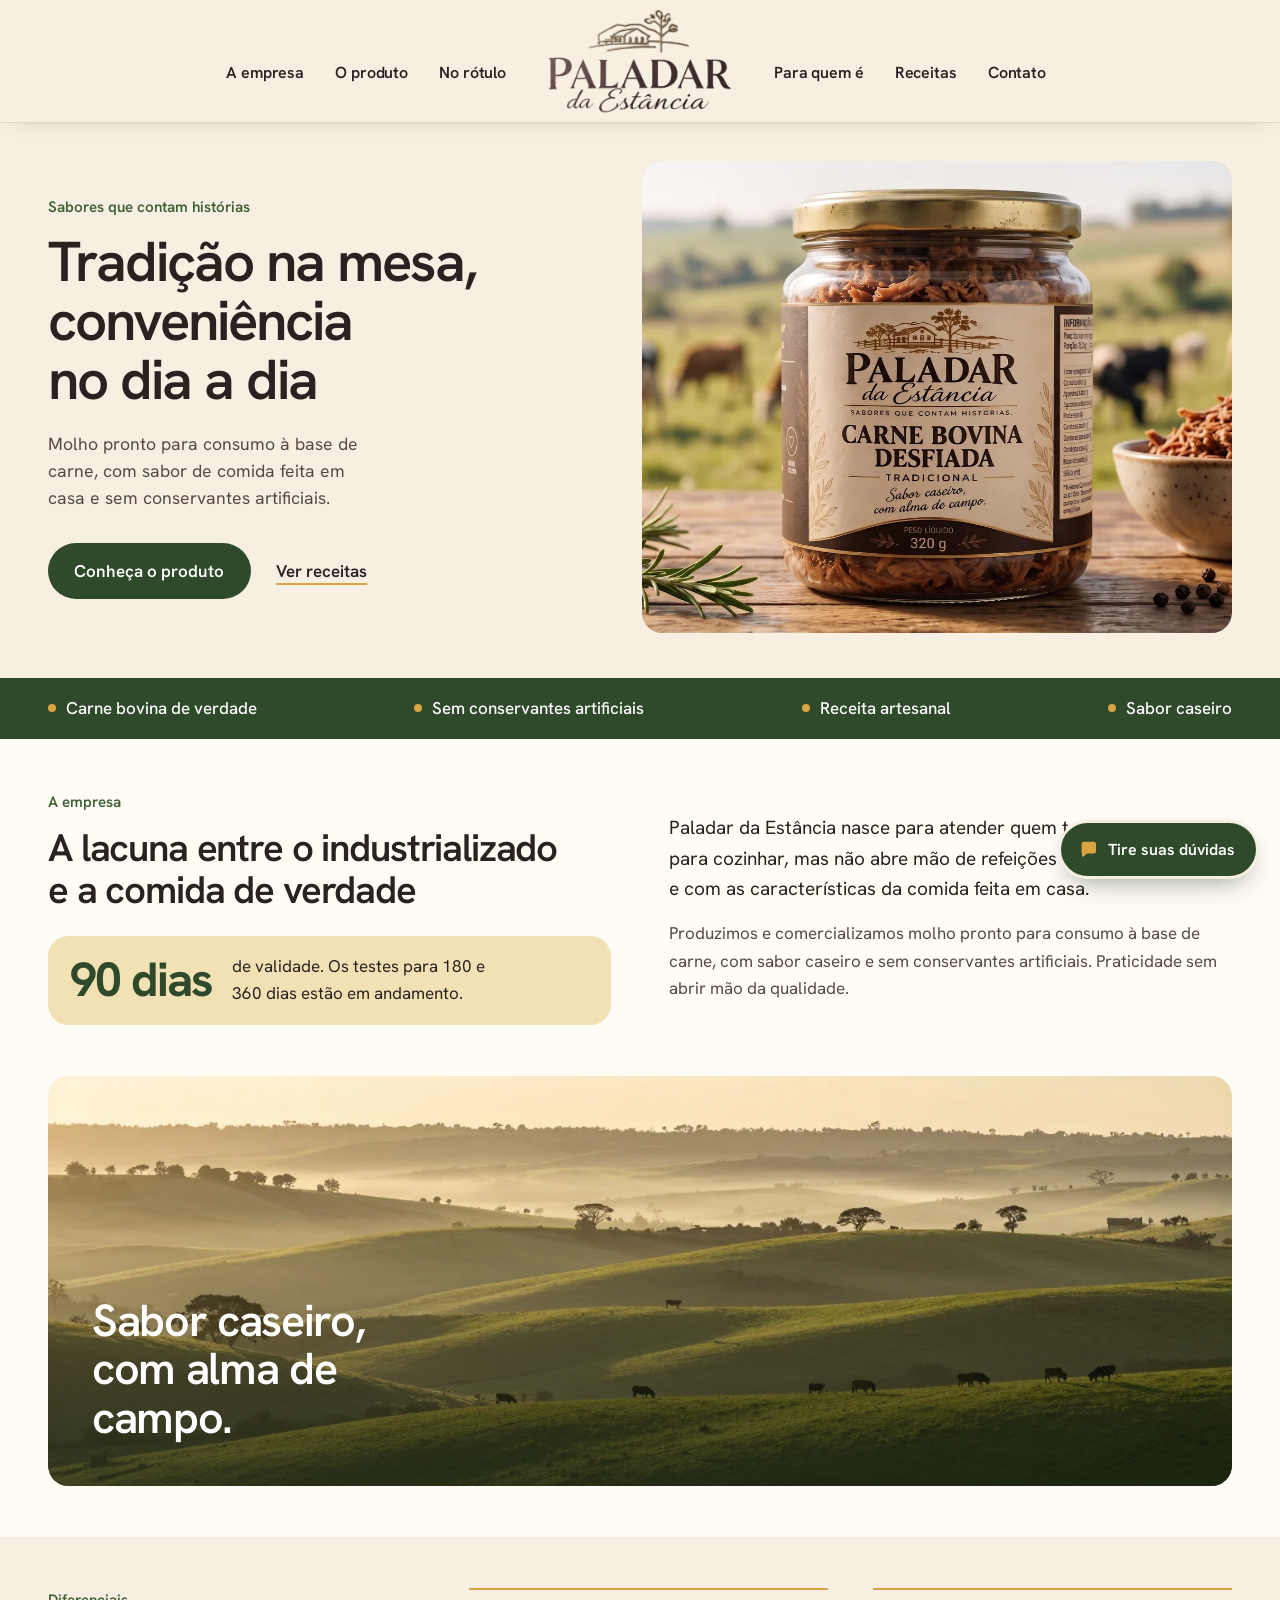
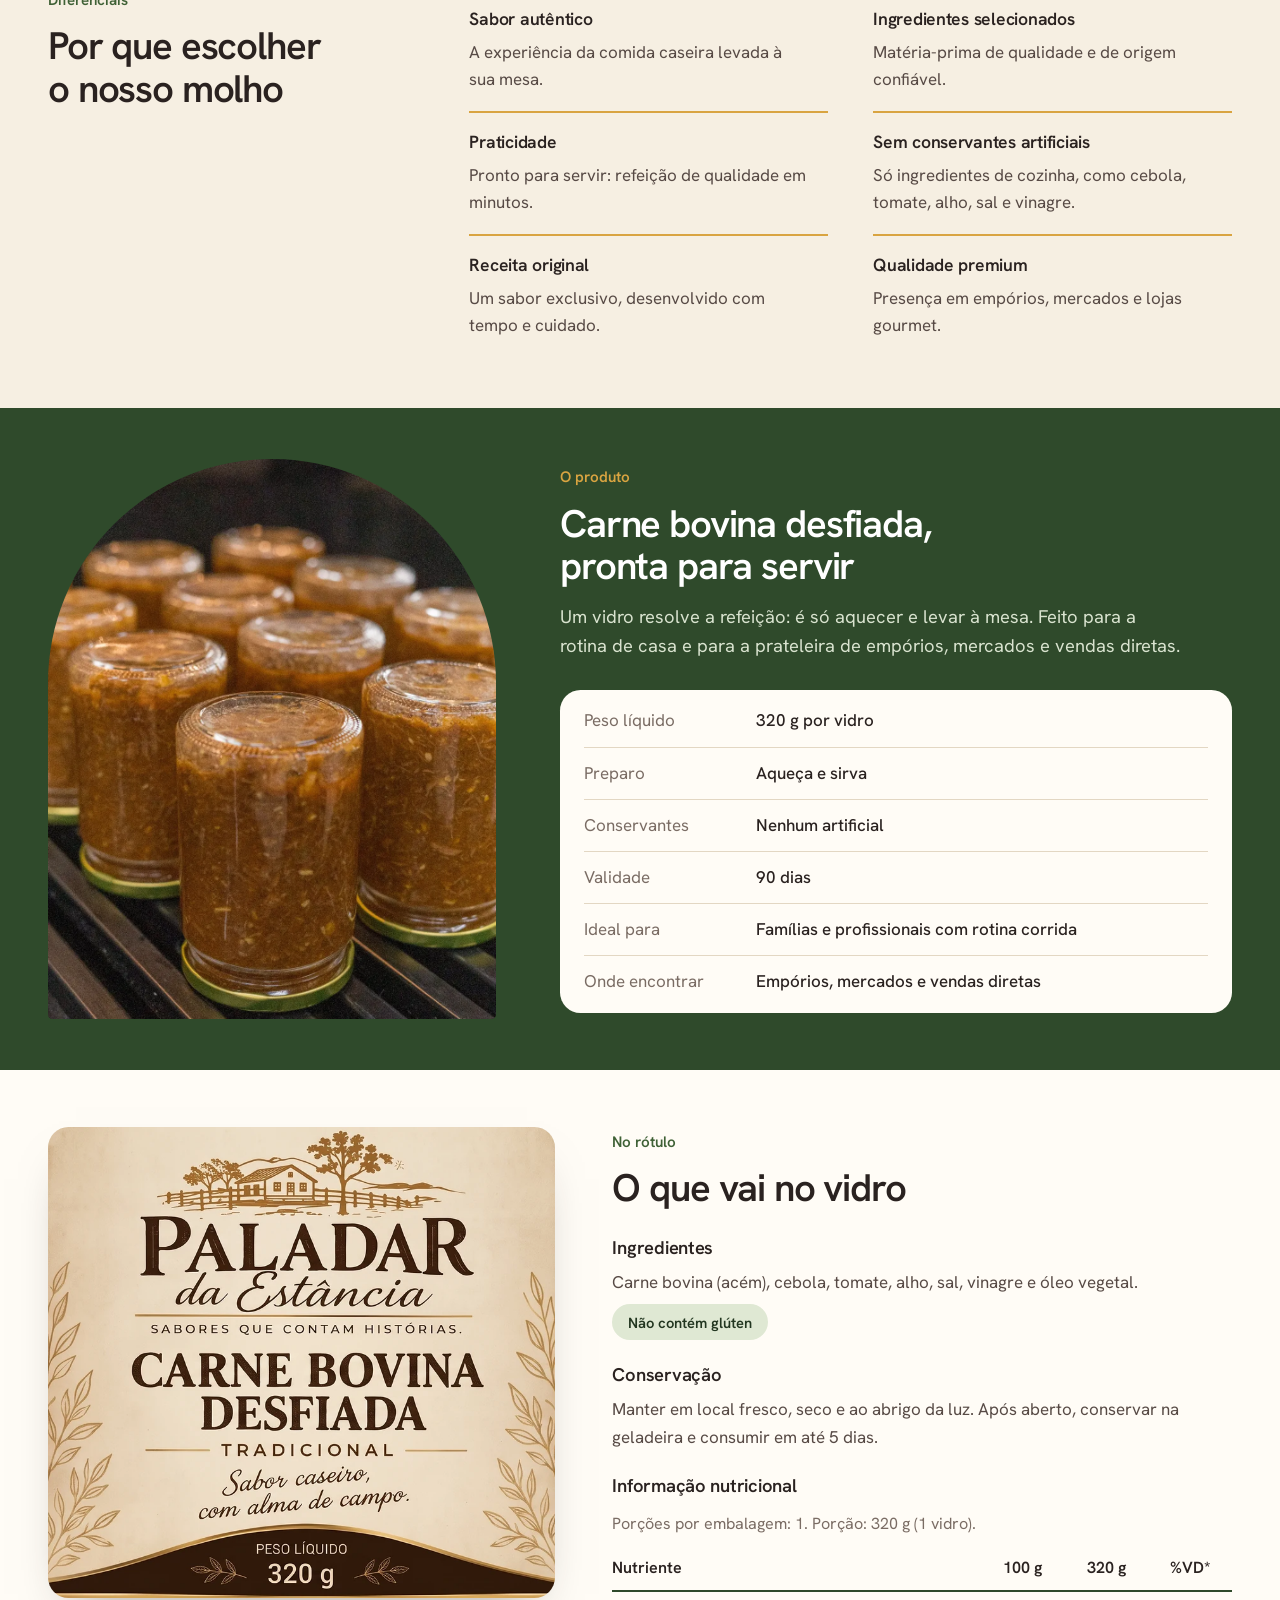
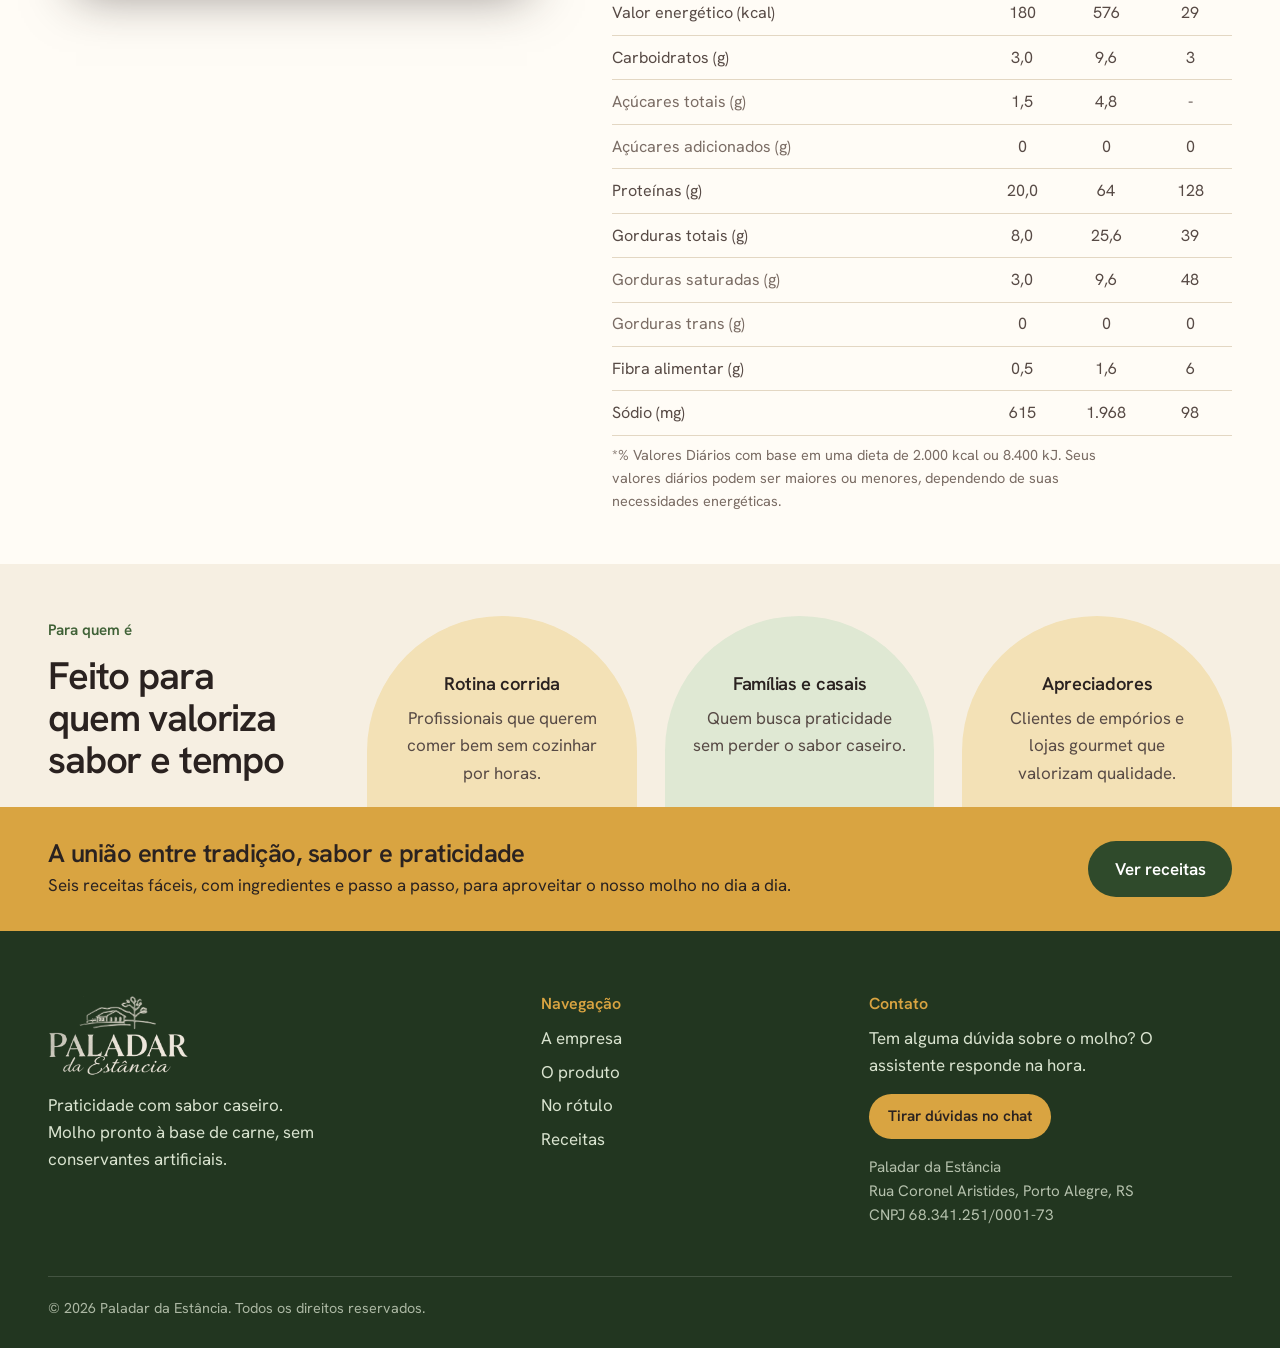
==== commit 99afe46b: "Volta para o vidro de 320 g: textos, tabela nutricional do rótulo novo, receitas, chat e fotos Co-Au" ====
--- a/index.html
+++ b/index.html
@@ -4,7 +4,7 @@
   <meta charset="utf-8">
   <meta name="viewport" content="width=device-width, initial-scale=1">
   <title>Paladar da Estância | Carne bovina desfiada pronta para servir</title>
-  <meta name="description" content="Molho pronto para consumo à base de carne, com sabor de comida feita em casa e sem conservantes artificiais. Vidro de 350 g: é só aquecer e servir.">
+  <meta name="description" content="Molho pronto para consumo à base de carne, com sabor de comida feita em casa e sem conservantes artificiais. Vidro de 320 g: é só aquecer e servir.">
   <link rel="canonical" href="https://paladardaestancia.com/">
   <meta property="og:type" content="website">
   <meta property="og:locale" content="pt_BR">
@@ -69,7 +69,7 @@
             </div>
           </div>
           <div class="abertura__foto">
-            <img src="assets/fotos/pote-rotulo.webp?v=6" alt="Vidro de 350 g da Carne Bovina Desfiada Paladar da Estância com o rótulo, sobre mesa de madeira" width="1600" height="893" fetchpriority="high">
+            <img src="assets/fotos/pote-rotulo.webp?v=7" alt="Vidro de 320 g da Carne Bovina Desfiada Paladar da Estância com o rótulo, sobre mesa de madeira" width="1600" height="893" fetchpriority="high">
           </div>
         </div>
       </div>
@@ -155,7 +155,7 @@
           <h2>Carne bovina desfiada, pronta para servir</h2>
           <p>Um vidro resolve a refeição: é só aquecer e levar à mesa. Feito para a rotina de casa e para a prateleira de empórios, mercados e vendas diretas.</p>
           <dl class="ficha">
-            <div><dt>Peso líquido</dt><dd>350 g por vidro</dd></div>
+            <div><dt>Peso líquido</dt><dd>320 g por vidro</dd></div>
             <div><dt>Preparo</dt><dd>Aqueça e sirva</dd></div>
             <div><dt>Conservantes</dt><dd>Nenhum artificial</dd></div>
             <div><dt>Validade</dt><dd>90 dias</dd></div>
@@ -170,7 +170,7 @@
       <div class="miolo">
         <div class="rotulo__grade">
           <div class="rotulo__frente">
-            <img src="assets/rotulo-frente.webp?v=3" alt="Frente do rótulo Paladar da Estância: carne bovina desfiada tradicional, peso líquido 350 g" width="800" height="742">
+            <img src="assets/rotulo-frente.webp?v=4" alt="Frente do rótulo Paladar da Estância: carne bovina desfiada tradicional, peso líquido 320 g" width="800" height="743">
           </div>
           <div class="rotulo__dados">
             <div class="cabeca">
@@ -188,21 +188,21 @@
             <h3>Informação nutricional</h3>
             <table class="tabela">
               <colgroup><col><col class="num"><col class="num"><col class="num"></colgroup>
-              <caption>Porções por embalagem: 1. Porção: 350 g (1 vidro).</caption>
+              <caption>Porções por embalagem: 1. Porção: 320 g (1 vidro).</caption>
               <thead>
-                <tr><th scope="col">Nutriente</th><th scope="col">100 g</th><th scope="col">350 g</th><th scope="col">%VD*</th></tr>
+                <tr><th scope="col">Nutriente</th><th scope="col">100 g</th><th scope="col">320 g</th><th scope="col">%VD*</th></tr>
               </thead>
               <tbody>
-                <tr><th scope="row">Valor energético (kcal)</th><td>180</td><td>630</td><td>31</td></tr>
-                <tr><th scope="row">Carboidratos (g)</th><td>3,0</td><td>10,5</td><td>3</td></tr>
-                <tr class="sub"><th scope="row">Açúcares totais (g)</th><td>1,5</td><td>5,2</td><td>-</td></tr>
+                <tr><th scope="row">Valor energético (kcal)</th><td>180</td><td>576</td><td>29</td></tr>
+                <tr><th scope="row">Carboidratos (g)</th><td>3,0</td><td>9,6</td><td>3</td></tr>
+                <tr class="sub"><th scope="row">Açúcares totais (g)</th><td>1,5</td><td>4,8</td><td>-</td></tr>
                 <tr class="sub"><th scope="row">Açúcares adicionados (g)</th><td>0</td><td>0</td><td>0</td></tr>
-                <tr><th scope="row">Proteínas (g)</th><td>20,0</td><td>70,0</td><td>140</td></tr>
-                <tr><th scope="row">Gorduras totais (g)</th><td>8,0</td><td>28,0</td><td>43</td></tr>
-                <tr class="sub"><th scope="row">Gorduras saturadas (g)</th><td>3,0</td><td>10,5</td><td>52</td></tr>
+                <tr><th scope="row">Proteínas (g)</th><td>20,0</td><td>64</td><td>128</td></tr>
+                <tr><th scope="row">Gorduras totais (g)</th><td>8,0</td><td>25,6</td><td>39</td></tr>
+                <tr class="sub"><th scope="row">Gorduras saturadas (g)</th><td>3,0</td><td>9,6</td><td>48</td></tr>
                 <tr class="sub"><th scope="row">Gorduras trans (g)</th><td>0</td><td>0</td><td>0</td></tr>
-                <tr><th scope="row">Fibra alimentar (g)</th><td>0,5</td><td>1,7</td><td>6</td></tr>
-                <tr><th scope="row">Sódio (mg)</th><td>615</td><td>2.152</td><td>107</td></tr>
+                <tr><th scope="row">Fibra alimentar (g)</th><td>0,5</td><td>1,6</td><td>6</td></tr>
+                <tr><th scope="row">Sódio (mg)</th><td>615</td><td>1.968</td><td>98</td></tr>
               </tbody>
             </table>
             <p class="nota">*% Valores Diários com base em uma dieta de 2.000 kcal ou 8.400 kJ. Seus valores diários podem ser maiores ou menores, dependendo de suas necessidades energéticas.</p>
